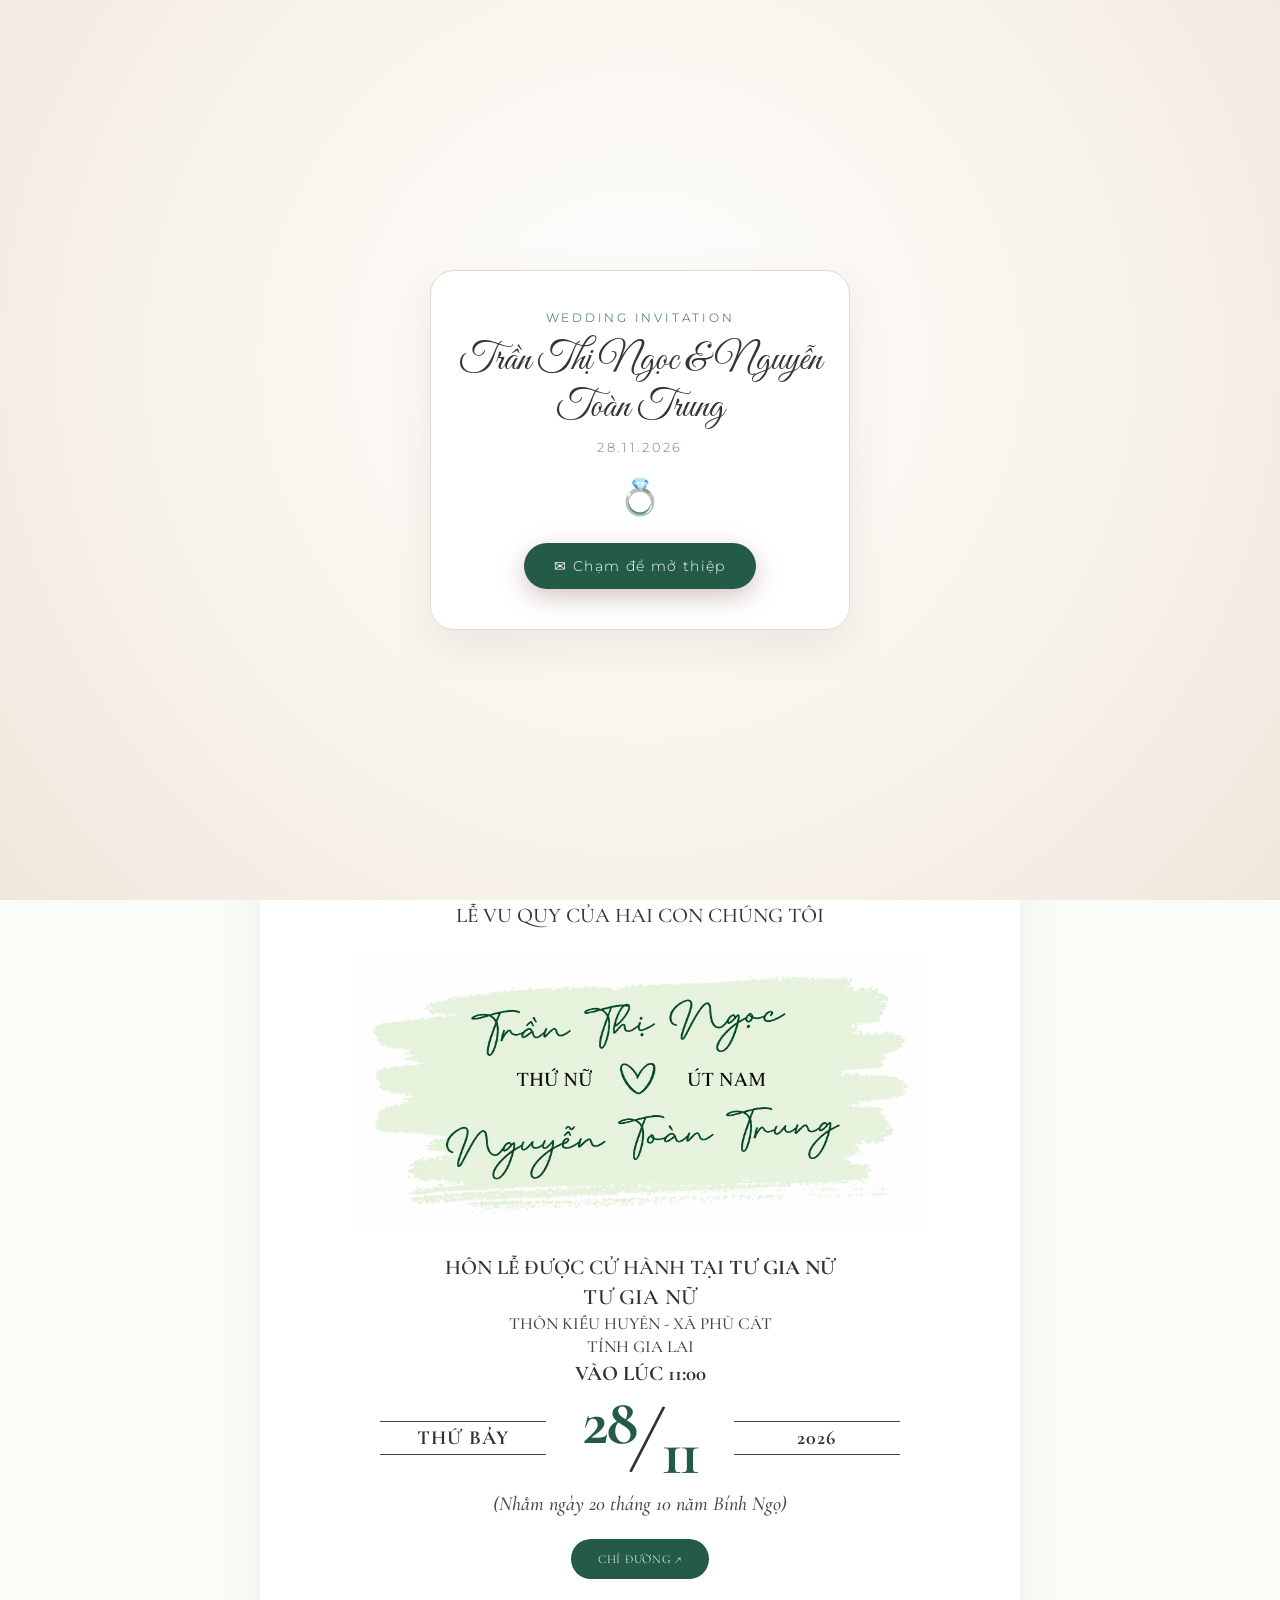
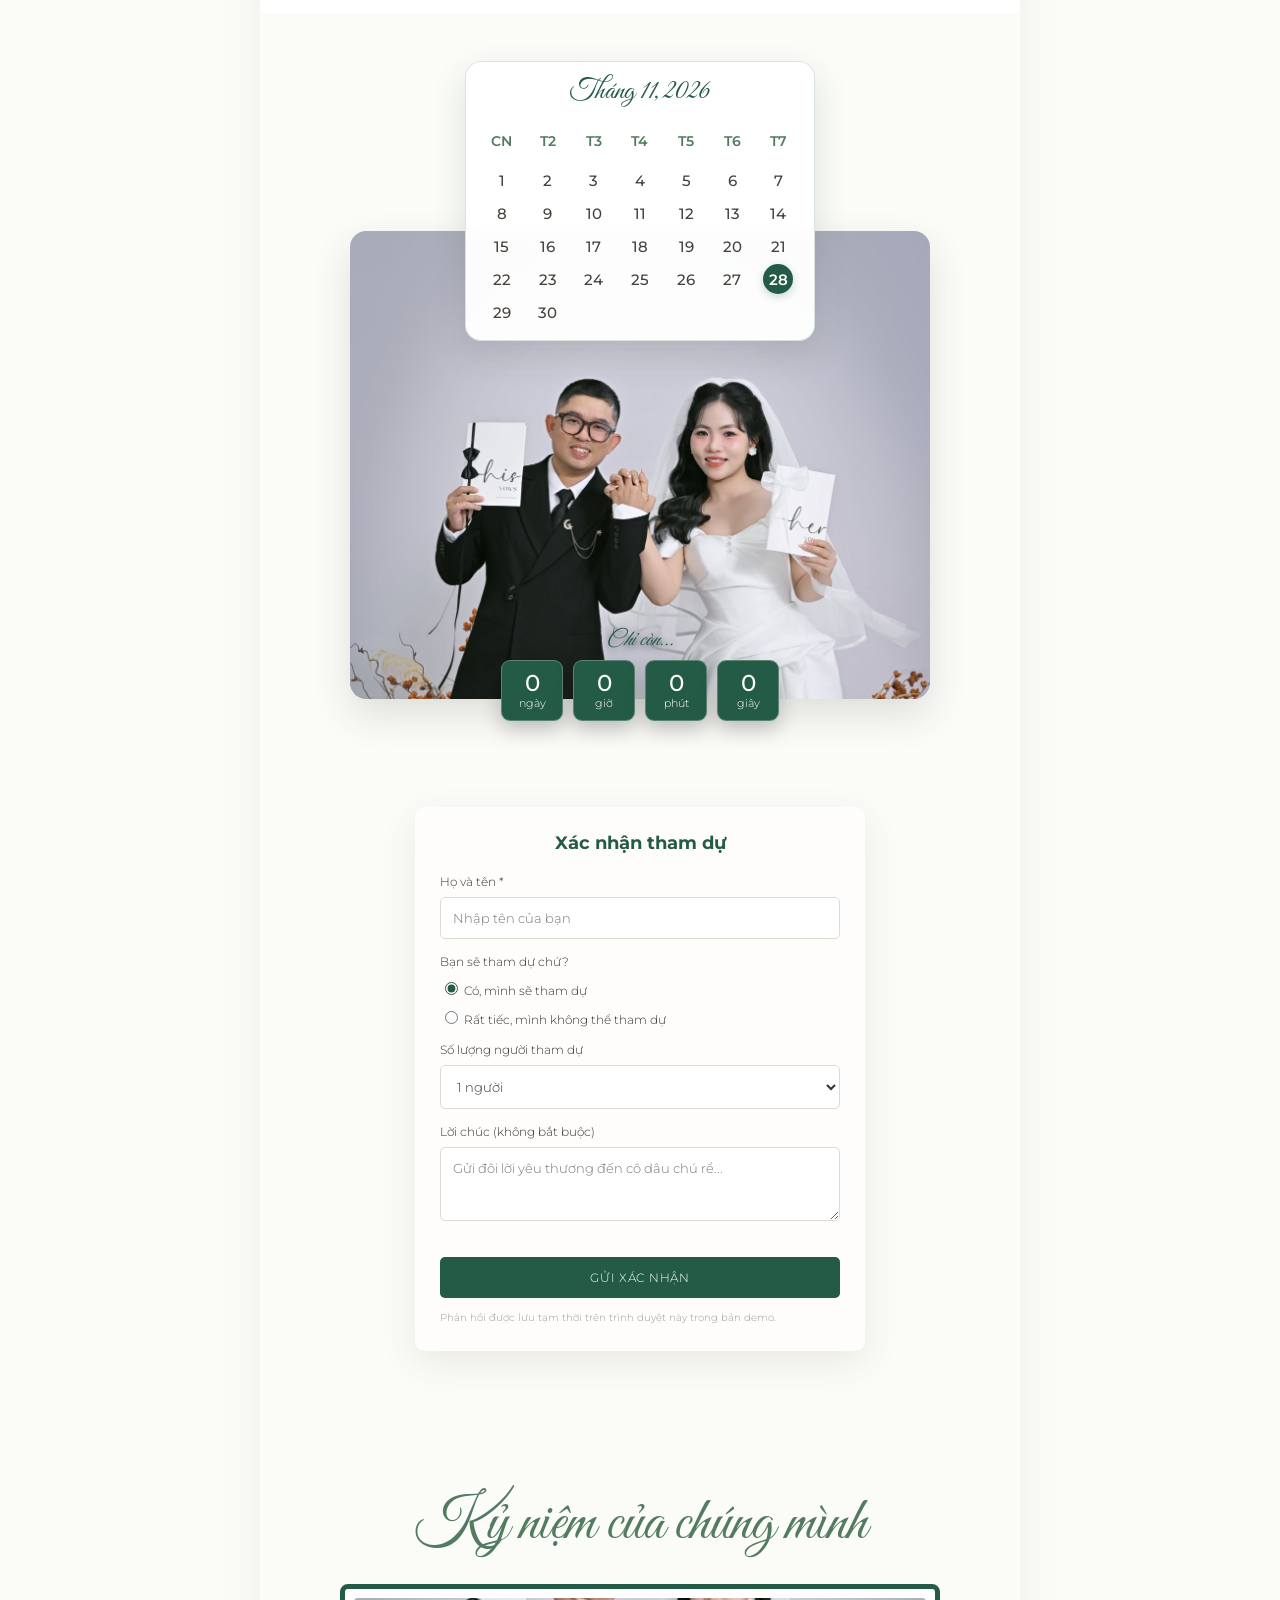
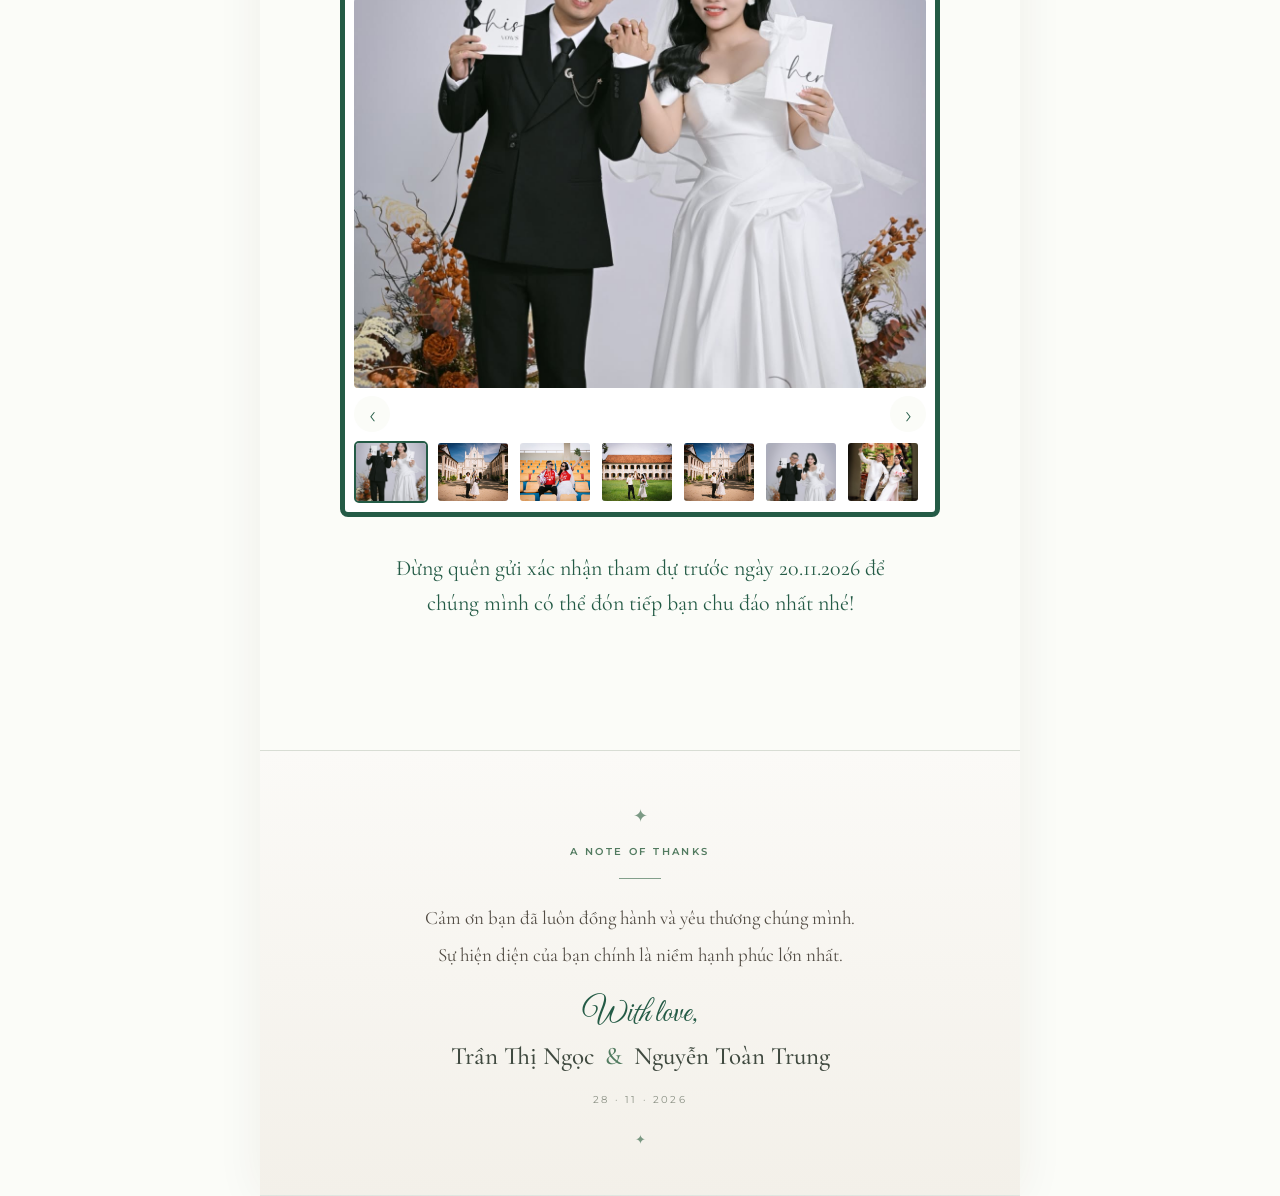
==== index.html @ 26a94667 "Add files via upload" ====
<!DOCTYPE html>
<html lang="vi">
 <head>
  <meta charset="utf-8"/>
  <meta content="width=device-width, initial-scale=1" name="viewport"/>
  <meta content="#e4f0dc" name="theme-color"/>
  <title>
   Thiệp cưới | Trần Thị Ngọc &amp; Nguyễn Toàn Trung
  </title>
  <!-- Google Fonts -->
  <link href="https://fonts.googleapis.com" rel="preconnect"/>
  <link crossorigin="" href="https://fonts.gstatic.com" rel="preconnect"/>
  <link href="https://fonts.googleapis.com/css2?family=Cormorant+Garamond:wght@400;500;600&amp;family=Great+Vibes&amp;family=Montserrat:wght@300;400;500;600&amp;display=swap" rel="stylesheet"/>
  <!-- Style CSS -->
  <link href="css/style.css" rel="stylesheet"/>
 </head>
 <body>
  <!-- MÀN HÌNH CHÀO MỞ THIỆP & TỰ ĐỘNG PHÁT NHẠC -->
  <div class="welcome-overlay" id="welcome-overlay">
   <div class="welcome-box">
    <div class="welcome-eyebrow">
     WEDDING INVITATION
    </div>
    <div class="welcome-couple" id="welcomeCouple">
     Trần Thị Ngọc &amp; Nguyễn Toàn Trung
    </div>
    <div class="welcome-date" id="welcomeDate">
     28.11.2026
    </div>
    <div class="welcome-ring">
     💍
    </div>
    <button class="welcome-btn" id="open-card-btn" type="button">
     <span>
      ✉ Chạm &dstrok;ể mở thiệp
     </span>
    </button>
   </div>
  </div>
  <!-- NÚT ĐIỀU KHIỂN NHANH (NHẠC & HỘP QUÀ) -->
  <div class="top-actions">
   <button aria-label="Bật nhạc" class="action" id="musicBtn" title="Bật/tắt nhạc">
    ♫
   </button>
   <button aria-label="Mở hộp qu&agrave;" class="action dark" id="giftOpenTop" title="Hộp qu&agrave;">
    ♡
   </button>
  </div>
  <main class="site">
   <!-- HERO / BANNER ĐẦU TRANG -->
   <header class="hero" id="home">
    <div class="hero-heading">
     <p class="monogram">
      Lễ Vu Quy
     </p>
     <h1 class="couple-names">
      <span id="brideTop">Thị Ngọc</span>
      <span class="amp">&amp;</span>
      <span id="groomTop">Toàn Trung</span>
     </h1>
     <!-- <div class="event-strip">
      <div id="heroDate">
       28 TH&Aacute;NG 11
       <br/>
       2026
      </div>
      <div id="heroTime">08:00<br/>THỨ BẢY</div>
      <div id="heroPlace">TƯ GIA NỮ<br/>KIỀU HUYÊN · PHÙ CÁT · GIA LAI</div>
     </div> -->
    </div>
   </header>
   <!-- INTRO & PHONG THƯ -->
   <section class="intro">
    <!-- PHONG BÌ TƯƠNG TÁC MỞ THIỆP -->
     <div class="date-label" id="dateLabel">
     28.11.2026
    </div>
    <div class="rule">
    </div>
    <div aria-label="Mở phong b&igrave; thiệp cưới" class="interactive-envelope-wrap" id="envelopeWrap" role="button" tabindex="0" aria-expanded="false" aria-label="Mở phong bì thiệp cưới">
     <div class="interactive-envelope">
      <div class="env-back">
      </div>
      <!-- Tấm ảnh cưới trượt lên -->
      <div class="env-card">
       <img alt="Khoảnh khắc c&ocirc; d&acirc;u ch&uacute; rể" onerror="this.src='images/gallery-3-3.jpg';" src="images/gallery-3-3.jpg"/>
      </div>
      <!-- Nắp phong bì -->
      <div class="env-flap-top">
      </div>
      <!-- Túi phong bì -->
      <div class="env-pocket">
      </div>
      <div class="env-seal">
       <div class="wax-seal">
        <img alt="Golden wax seal" class="seal-icon" src="images/icons/gold-seal.png"/>
       </div>
      </div>
     </div>
    </div>
   </section>
   <!-- THIỆP MỜI TRANG TRỌNG -->
   <section class="invitation" id="invitation">
     <div class="invitation-inner">
      <div class="invitation-monogram">
        <img src="images/logo.png" alt="N & T">
      </div>
      <div class="families">
       <div class="family">
        <div class="family-heading">NHÀ GÁI</div>
        <p>ÔNG <strong>TRẦN SƠN</strong><br/>BÀ <strong>ĐẶNG THỊ LY</strong><br/><em>Phù Cát - Gia Lai</em></p>
       </div>
       <div class="family">
        <div class="family-heading">NHÀ TRAI</div>
        <p>ÔNG <strong>NGUYỄN VĂN TÍNH</strong><br/>BÀ <strong>NGUYỄN THỊ NGỌC</strong><br/><em>Phù Cát - Gia Lai</em></p>
       </div>
      </div>
      <p class="invitation-announcement">TRÂN TRỌNG BÁO TIN<br/>LỄ VU QUY CỦA HAI CON CHÚNG TÔI</p>
      <div class="names-large" style="margin: 0px; padding: 0px;">
          <img src="images/couple-names.png" alt="Trần Thị Ngọc và Nguyễn Toàn Trung">
      </div>
      <div class="ceremony-details">
        <p class="invitation-venue-label">
          HÔN LỄ ĐƯỢC CỬ HÀNH TẠI <strong>TƯ GIA NỮ</strong>
        </p>
        <div class="venue">TƯ GIA NỮ</div>
        <p class="subvenue">THÔN KIỀU HUYÊN - XÃ PHÙ CÁT<br/>TỈNH GIA LAI</p>
        <p class="invitation-time-label">VÀO LÚC 11:00</p>

        <div class="invitation-date">
          <div class="date-side date-weekday">
          <span id="invitationWeekday">THỨ BẢY</span>
          </div>

          <div class="date-main" aria-label="Ngày 28 tháng 11">
          <strong id="invitationDayMonth" style="margin-bottom: 30px;">28</strong>
          <span class="date-slash" aria-hidden="true">/</span>
          <strong id="invitationMonth" style="margin-top: 30px;">11</strong>
          </div>

          <div class="date-side date-year">
          <strong id="invitationYear">NĂM 2026</strong>
          </div>
        </div>

        <div class="lunar" id="lunarDate">
          (Nhằm ngày 20 tháng 10 năm Bính Ngọ)
        </div>
      </div>
      <!-- <div class="reception-invite">
       <div class="reception-script">Trân trọng kính mời</div>
       <div class="guest-placeholder">................................................</div>
       <p>ĐẾN DỰ BUỔI TIỆC CƯỚI<br/>CHUNG VUI CÙNG GIA ĐÌNH CHÚNG TÔI TẠI</p>
       <div class="venue">TƯ GIA NỮ</div>
       <p class="subvenue">THÔN KIỀU HUYÊN - XÃ PHÙ CÁT<br/>TỈNH GIA LAI</p>
       <p class="reception-time">VÀO LÚC: 11 GIỜ 00<br/>THỨ BẢY</p>
       <div class="reception-date">28.11.2026</div>
       <div class="lunar">(Nhằm ngày 20 tháng 10 năm Bính Ngọ)</div>
      </div> -->
      <button class="btn" id="mapBtn" type="button">CHỈ ĐƯỜNG ↗</button>
     </div>
    </section>
   <!-- TIMELINE & DRESSCODE -->
   <!-- <section class="soft-panel">
    <h2 class="section-title">
     Timeline
    </h2>
    <div class="timeline-grid">
     <div>
      <div class="event-icon">
       💍
      </div>
      <div class="event-time">
       10:30
      </div>
      <div class="event-caption">
       Lễ th&agrave;nh h&ocirc;n
       <br/>
       <small>
        (Tư gia nh&agrave; trai)
       </small>
      </div>
     </div>
     <div>
      <div class="event-icon">
       📷
      </div>
      <div class="event-time">
       11:00
      </div>
      <div class="event-caption">
       &Dstrok;&oacute;n kh&aacute;ch &amp; Chụp ảnh
       <br/>
       <small>
        (Nh&agrave; h&agrave;ng Vườn Nắng)
       </small>
      </div>
     </div>
     <div>
      <div class="event-icon">
       🥂
      </div>
      <div class="event-time">
       11:30
      </div>
      <div class="event-caption">
       Khai tiệc mừng
       <br/>
       <small>
        (C&ugrave;ng n&acirc;ng ly chung vui)
       </small>
      </div>
     </div>
    </div>
    <h2 class="section-title" style="margin-top:58px">
     Dresscode
    </h2>
    <div class="swatches">
     <span class="swatch" style="background:#d0cedc" title="Lavender">
     </span>
     <span class="swatch" style="background:#875b52" title="Mocha">
     </span>
     <span class="swatch" style="background:#a9a6b7" title="Mauve">
     </span>
     <span class="swatch" style="background:#f8f6fa" title="Ivory">
     </span>
     <span class="swatch" style="background:#66514f" title="Cocoa">
     </span>
    </div>
    <p style="font-size:13px;line-height:1.8;max-width:440px;margin:auto">
     Trang phục bạn cảm thấy thoải m&aacute;i v&agrave; tự tin lu&ocirc;n l&agrave; lựa chọn &dstrok;ẹp nhất. Rất mong bạn c&oacute; thể &dstrok;ến sớm &dstrok;ể c&ugrave;ng ch&uacute;ng m&igrave;nh lưu lại những tấm h&igrave;nh thật &dstrok;ẹp!
    </p>
   </section> -->
   <!-- SAVE THE DATE & COUNTDOWN (BỐ CỤC LỒNG NHAU) -->
   <section class="save-the-date-section" style="padding-bottom:60px">
    <div class="save-date-container">
     <!-- Bảng lịch nhỏ đè lệch góc trên bên phải -->
     <div class="calendar-card overlay-calendar">
      <div class="month" id="monthTitle">
       Th&aacute;ng 11, 2026
      </div>
      <div class="calendar-grid" id="calendarGrid">
      </div>
     </div>
     <!-- Khung ảnh cưới nền trung tâm -->
     <div class="save-date-photo-wrap">
      <img alt="Ảnh cưới Trần Thị Ngọc &amp; Nguyễn Toàn Trung" class="save-date-photo" onerror="this.src='images/hero.jpg';" src="images/gallery-1.jpg"/>
     </div>
     <!-- Cụm đếm ngược lồng ở mép dưới bức ảnh -->
     <div class="countdown-wrap overlay-countdown">
      <div class="count-label">
       Chỉ c&ograve;n...
      </div>
      <div class="countdown">
       <div class="count-box">
        <strong id="days">
         --
        </strong>
        ng&agrave;y
       </div>
       <div class="count-box">
        <strong id="hours">
         --
        </strong>
        giờ
       </div>
       <div class="count-box">
        <strong id="minutes">
         --
        </strong>
        ph&uacute;t
       </div>
       <div class="count-box">
        <strong id="seconds">
         --
        </strong>
        gi&acirc;y
       </div>
      </div>
     </div>
    </div>
   </section>
   <!-- RSVP FORM -->
   <section id="rsvp" style="padding-top:8px">
    <form class="form-card" id="rsvpForm">
     <h3>
      X&aacute;c nhận tham dự
     </h3>
     <div class="field">
      <label for="guestName">
       Họ v&agrave; t&ecirc;n *
      </label>
      <input id="guestName" maxlength="100" name="guestName" placeholder="Nhập t&ecirc;n của bạn" required=""/>
     </div>
     <div class="field">
      <label>
       Bạn sẽ tham dự chứ?
      </label>
      <label class="radio-line">
       <input checked="" name="attendance" type="radio" value="C&oacute; tham dự"/>
       C&oacute;, m&igrave;nh sẽ tham dự
      </label>
      <label class="radio-line">
       <input name="attendance" type="radio" value="Kh&ocirc;ng thể tham dự"/>
       Rất tiếc, m&igrave;nh kh&ocirc;ng thể tham dự
      </label>
     </div>
     <div class="field">
      <label for="guestCount">
       Số lượng người tham dự
      </label>
      <select id="guestCount" name="guestCount">
       <option value="1">
        1 người
       </option>
       <option value="2">
        2 người
       </option>
       <option value="3">
        3 người
       </option>
       <option value="4">
        4 người
       </option>
       <option value="5+">
        5 người trở l&ecirc;n
       </option>
      </select>
     </div>
     <div class="field">
      <label for="guestMessage">
       Lời ch&uacute;c (kh&ocirc;ng bắt buộc)
      </label>
      <textarea id="guestMessage" maxlength="500" name="guestMessage" placeholder="Gửi &dstrok;&ocirc;i lời y&ecirc;u thương &dstrok;ến c&ocirc; d&acirc;u ch&uacute; rể..." rows="3"></textarea>
     </div>
     <button class="btn" type="submit">
      GỬI X&Aacute;C NHẬN
     </button>
     <div aria-live="polite" class="form-msg" id="formMsg">
     </div>
     <p style="font-size:10px;line-height:1.6;color:#999;margin:12px 0 0">
      Phản hồi &dstrok;ược lưu tạm thời tr&ecirc;n tr&igrave;nh duyệt n&agrave;y trong bản demo.
     </p>
    </form>
   </section>
   <!-- CHUYỆN TÌNH YÊU
    <section class="story">
      <h2 class="section-title">Chuyện kể rằng...</h2>
      <p>
        <strong style="font-weight:500">Trung & Ngọc!</strong><br>
        Có những cuộc gặp gỡ khiến hành trình bình thường trở nên thật đặc biệt. Chúng mình đã tìm thấy nhau, cùng lớn lên trong yêu thương, sẻ chia từng niềm vui nỗi buồn trong cuộc sống. Và hôm nay, chúng mình quyết định cùng nhau bước sang một trang mới bằng một lời hứa chung đôi, chung nhà, chung tương lai.<br>
        Sự hiện diện của bạn sẽ làm ngày vui của chúng mình trọn vẹn hơn rất nhiều!
      </p>
      <div class="signature">Toàn Trung & Thị Ngọc</div>
    </section> -->
   <!-- KỶ NIỆM / GALLERY SLIDE -->
   <section class="gallery">
    <h2 class="section-title">
     Kỷ niệm của ch&uacute;ng m&igrave;nh
    </h2>
    <div class="gallery-frame">
     <img alt="Ảnh cưới &dstrok;ẹp" class="gallery-main" id="galleryMain" onerror="this.src='images/hero.jpg';" src="images/gallery-1.jpg"/>
     <div class="gallery-controls">
      <button aria-label="Ảnh trước" id="prevPhoto">
       &lsaquo;
      </button>
      <button aria-label="Ảnh tiếp theo" id="nextPhoto">
       &rsaquo;
      </button>
     </div>
     <div class="thumbs" id="thumbs">
     </div>
    </div>
    <p class="rsvp-note" style="margin-top:34px">
     &Dstrok;ừng qu&ecirc;n gửi x&aacute;c nhận tham dự trước ng&agrave;y 20.11.2026 &dstrok;ể ch&uacute;ng m&igrave;nh c&oacute; thể &dstrok;&oacute;n tiếp bạn chu &dstrok;&aacute;o nhất nh&eacute;!
    </p>
   </section>

   <!-- LỜI KẾT -->
   <section class="closing-wrap" aria-label="Lời cảm ơn">
    <div class="closing-ornament" aria-hidden="true">✦</div>
    <div class="closing-text">
     <span class="closing-kicker">A NOTE OF THANKS</span>
     <span class="closing-rule" aria-hidden="true"></span>
     <p>Cảm ơn bạn đã luôn đồng hành và yêu thương chúng mình.</p>
     <p>Sự hiện diện của bạn chính là niềm hạnh phúc lớn nhất.</p>
     <span class="script">With love,</span>
     <span class="closing-names">Trần Thị Ngọc <i>&amp;</i> Nguyễn Toàn Trung</span>
     <span class="closing-date">28 · 11 · 2026</span>
    </div>
    <div class="closing-ornament closing-ornament-bottom" aria-hidden="true">✦</div>
   </section>
  </main>
  <!-- POPUP HỘP QUÀ TẶNG / TÀI KHOẢN NGÂN HÀNG -->
  <div aria-labelledby="giftTitle" aria-modal="true" class="modal" id="giftModal" role="dialog">
   <div class="modal-card">
    <h3 id="giftTitle">
     Hộp Qu&agrave; Y&ecirc;u Thương
    </h3>
    <p>
     Cảm ơn t&igrave;nh cảm v&agrave; sự ch&uacute;c ph&uacute;c ngọt ng&agrave;o của bạn d&agrave;nh cho ch&uacute;ng m&igrave;nh!
    </p>
    <div class="bank-grid">
     <div class="bank">
      <strong>
       Ch&uacute; rể
      </strong>
      <div class="qr">
       <span>
        QR CODE
        <br/>
        CH&Uacute; RỂ
       </span>
      </div>
      <strong>
       TO&Agrave;N TRUNG
      </strong>
      <small>
       NG&Acirc;N H&Agrave;NG
       <br/>
       <span id="groomAccount">
        0123 456 789
       </span>
      </small>
      <button class="copy" data-copy="0123456789">
       Sao ch&eacute;p số TK
      </button>
     </div>
     <div class="bank">
      <strong>
       C&ocirc; d&acirc;u
      </strong>
      <div class="qr">
       <span>
        QR CODE
        <br/>
        C&Ocirc; D&Acirc;U
       </span>
      </div>
      <strong>
       THỊ NGỌC
      </strong>
      <small>
       NG&Acirc;N H&Agrave;NG
       <br/>
       <span id="brideAccount">
        9876 543 210
       </span>
      </small>
      <button class="copy" data-copy="9876543210">
       Sao ch&eacute;p số TK
      </button>
     </div>
    </div>
    <button class="close" id="giftClose">
     &Dstrok;&oacute;ng
    </button>
   </div>
  </div>
  <!-- TOAST NOTIFICATION -->
  <div class="toast" id="toast" role="status">
  </div>
  <!-- NHẠC NỀN -->
  <audio id="bgMusic" loop="" preload="auto" src="audio/bai-hat-cuoi.mp3">
  </audio>
  <!-- SCRIPT -->
  <script src="js/script.js">
  </script>
 </body>
</html>
---- css/style.css ----
:root {
  --paper: #fbfcf8;
  --paper2: #ffffff;
  --blue: #245b46; /* Xanh lá trầm theo mẫu thiệp */
  --blue2: #174532;
  --ink: #30352f;
  --olive: #527b60;
  --rose: #e2efd9; /* Xanh sage nhạt */
  --line: #dce8d5;
  --shadow: 0 12px 36px #4a392318;
}

* {
  box-sizing: border-box;
}

html {
  scroll-behavior: smooth;
  scroll-padding-top: 20px;
}

body {
  margin: 0;
  background: var(--paper);
  color: var(--ink);
  font-family: Montserrat, Arial, sans-serif;
  font-weight: 300;
}

button, input, select, textarea {
  font: inherit;
}

button {
  cursor: pointer;
}

img {
  max-width: 100%;
}

.site {
  max-width: 760px;
  margin: auto;
  overflow: hidden;
  background: var(--paper);
  box-shadow: 0 0 45px #392c1910;
  position: relative;
}

section {
  text-align: center;
  padding: 68px 24px;
  position: relative;
}

.script {
  font-family: "Great Vibes", cursive;
  font-weight: 400;
}

.serif {
  font-family: "Cormorant Garamond", serif;
}

.eyebrow {
  font-size: 10px;
  letter-spacing: 0.23em;
  text-transform: uppercase;
  color: var(--blue);
  font-weight: 600;
}

.section-title {
  font: 400 clamp(42px, 8vw, 60px) "Great Vibes", cursive;
  color: var(--olive);
  margin: 0 0 22px;
}

/* Nút điều khiển góc màn hình */
.top-actions {
  position: fixed;
  z-index: 50;
  top: 13px;
  left: max(13px, calc((100vw - 730px) / 2));
  right: max(13px, calc((100vw - 730px) / 2));
  display: flex;
  justify-content: space-between;
  pointer-events: none;
}

.action {
  pointer-events: auto;
  width: 42px;
  height: 42px;
  border-radius: 50%;
  border: 2px solid #fff;
  background: var(--olive);
  color: #fff;
  box-shadow: 0 3px 13px rgba(109, 74, 58, 0.3);
  font-size: 18px;
  display: grid;
  place-items: center;
  transition: transform 0.2s;
}

.action:active {
  transform: scale(0.92);
}

/* .action.dark {
  background: #3c322c;
} */

/* HERO SECTION */
.hero {
  padding: 58px 0 10px;
  text-align: center;
  background: white;
}

.hero-heading {
  padding: 0px 15px;
  text-align: center;
}

.monogram {
  font: 50px "Great Vibes", cursive;
  color: var(--blue);
  margin: 0 auto 2px;
  text-align: center;
}

.couple-names {
  font: clamp(30px, 9vw, 64px) / 1.05 "Cormorant Garamond", serif;
  margin: 15px auto 0px;
  color: #37322e;
  text-align: center;
}

.couple-names .amp {
  color: var(--blue);
  padding: 0 8px;
}

/* KHỐI 3 CỘT THÔNG TIN NGÀY GIỜ ĐỊA ĐIỂM */
.event-strip {
  display: grid;
  grid-template-columns: 1fr 1fr 2.3fr;
  max-width: 590px;
  margin: 0 auto;
  align-items: center;
}

.event-strip div {
  font-size: 11px;
  line-height: 1.8;
  letter-spacing: 0.03em;
  padding: 4px 10px;
  border-right: 1px solid #3c3935;
  text-align: center;
}

.event-strip div:last-child {
  border: 0;
}

.hero-image {
  display: block;
  width: 100%;
  height: clamp(320px, 72vw, 520px);
  object-fit: cover;
  object-position: center top;
}

/* INTRO */
.intro {
  padding-top: 0px;
  padding-bottom: 0px;
}

.date-label {
  font: 25px "Cormorant Garamond", serif;
  color: var(--blue);
  letter-spacing: 0.08em;
}

.rule {
  width: 52px;
  height: 1px;
  background: var(--blue);
  margin: 20px auto;
}

.quote {
  font: italic 21px / 1.55 "Cormorant Garamond", serif;
  max-width: 520px;
  margin: 0 auto;
}

.families {
  display: grid;
  grid-template-columns: 1fr 1fr;
  gap: 18px;
  margin-bottom: 30px; 
}

.families h3 {
  font: 500 28px "Cormorant Garamond", serif;
  color: var(--blue);
  margin: 0 0 10px;
}

.families p {
  font: 16px / 1.65 "Cormorant Garamond", serif;
  margin: 0;
}

.families em {
  font-size: 15px;
  color: #7d6b63;
}

/* INVITATION SECTION */
.invitation {
  padding-top: 38px;
  padding-bottom: 0px;
  background: repeating-linear-gradient(45deg, #f9f6ef, #f9f6ef 5px, #f1eadf 5px, #f1eadf 6px);
}
.names-large {
  font: clamp(38px, 8vw, 60px) / 1.15 "Cormorant Garamond", serif;
  color: var(--blue);
  margin: 15px 0;
}

.invitation-monogram {
    width: 100%;
    display: flex;
    justify-content: center;
    align-items: center;
    margin: 0 auto 24px;
}

.invitation-monogram img {
    display: block;
    width: 110px;
    height: auto;
    max-width: 40%;
    object-fit: contain;
}
.and {
  font: 36px "Great Vibes", cursive;
  color: var(--olive);
}

.invite-line {
  font: 24px / 1.5 "Cormorant Garamond", serif;
  margin: 20px 0;
}

.date-layout {
  display: grid;
  grid-template-columns: 1fr auto 1fr;
  gap: 10px;
  align-items: center;
  margin: 25px 0 12px;
}

.date-number {
  font: 500 clamp(66px, 15vw, 96px) / 1 Montserrat, sans-serif;
  color: var(--blue);
}

.lunar {
  font: 16px "Cormorant Garamond", serif;
  color: #777;
}

.venue {
  font: 28px "Cormorant Garamond", serif;
  color: var(--blue);
  margin: 20px 0 0;
}

.subvenue {
  font: 18px "Cormorant Garamond", serif;
  color: #6b6862;
  margin-top: 3px;
}

.btn {
  border: 0;
  background: var(--blue);
  color: white;
  border-radius: 28px;
  padding: 13px 27px;
  font-size: 12px;
  letter-spacing: 0.06em;
  margin-top: 17px;
  transition: transform 0.2s, background 0.2s;
}

.btn:hover {
  background: var(--blue2);
  transform: translateY(-2px);
}

/* TIMELINE & DRESSCODE */
.soft-panel {
  background: repeating-linear-gradient(45deg, #f9f6ef, #f9f6ef 5px, #f1eadf 5px, #f1eadf 6px);
}

.timeline-grid {
  display: grid;
  grid-template-columns: repeat(3, 1fr);
  gap: 12px;
  margin-top: 34px;
}

.event-icon {
  font-size: 35px;
}

.event-time {
  font: 28px "Cormorant Garamond", serif;
  margin: 10px 0 3px;
  color: var(--blue);
}

.event-caption {
  font-size: 12px;
  line-height: 1.6;
}

.swatches {
  display: flex;
  justify-content: center;
  gap: 22px;
  margin: 32px 0 22px;
}

.swatch {
  width: 51px;
  height: 51px;
  border: 1px solid #777;
  border-radius: 50%;
  box-shadow: 0 4px 10px rgba(0, 0, 0, 0.08);
}

/* STORY */
.story {
  background: #f2ede3;
  text-align: left;
  padding: 65px 30px;
}

.story .section-title {
  text-align: center;
  color: #413d38;
}

.story p {
  font: 20px / 1.7 "Cormorant Garamond", serif;
  color: #5d463d;
  margin: 0;
}

.signature {
  text-align: right;
  font: 33px "Great Vibes", cursive;
  color: var(--olive);
  margin-top: 18px;
}

/* ===================================================
   SAVE THE DATE (LỊCH ĐÈ LÊN ẢNH, NẰM GIỮA)
   =================================================== */
.save-date-container {
  position: relative;
  width: min(100%, 580px);
  margin: 90px auto 40px;
}

.save-date-photo-wrap {
  width: 100%;
  margin: 0 auto;
  border-radius: 16px;
  overflow: hidden;
  box-shadow: 0 16px 38px rgba(50, 40, 35, 0.14);
  background: #fff;
  position: relative;
  z-index: 1;
}

.save-date-photo-wrap img {
  width: 100%;
  height: clamp(400px, 52vh, 480px);
  object-fit: cover;
  object-position: center 05%;
  display: block;
}

.calendar-card {
  position: absolute;
  top: -170px;
  left: 50%;
  transform: translateX(-50%);
  width: 68%;
  min-width: 240px;
  max-width: 360px;
  background: rgba(255, 255, 255, 0.96);
  backdrop-filter: blur(8px);
  -webkit-backdrop-filter: blur(8px);
  border: 1px solid rgba(235, 226, 215, 0.95);
  border-radius: 16px;
  padding: 16px 18px;
  box-shadow: 0 14px 32px rgba(0, 0, 0, 0.15);
  z-index: 3;
  text-align: center;
}

.month {
  font: 26px "Great Vibes", cursive;
  color: var(--blue);
  text-align: center;
  margin-bottom: 8px;
}

.calendar-grid {
  display: grid;
  grid-template-columns: repeat(7, 1fr);
  gap: 6px;
  margin-top: 6px;
  font-size: 12px;
  font-family: Montserrat, sans-serif;
}

.calendar-grid span {
  padding: 4px 0;
  color: #89857e;
  text-align: center;
  display: flex;
  align-items: center;
  justify-content: center;
}

.calendar-grid .day {
  color: #46413b;
  font-weight: 500;
}

.calendar-grid .chosen {
  background: var(--blue);
  color: #fff !important;
  border-radius: 50%;
  font-weight: 600;
  box-shadow: 0 2px 8px rgba(0, 0, 0, 0.2);
}

.countdown-wrap {
  position: absolute;
  bottom: -22px;
  left: 50%;
  transform: translateX(-50%);
  width: 90%;
  z-index: 4;
  text-align: center;
}

.count-label {
  font: italic 20px "Great Vibes", cursive;
  color: var(--blue);
  text-shadow: 0 2px 8px rgba(0, 0, 0, 0.75);
  margin-bottom: 4px;
}

.countdown {
  display: flex;
  justify-content: center;
  gap: 8px;
  margin: 0 auto;
}

.count-box {
  background: var(--blue);
  backdrop-filter: blur(4px);
  color: white;
  min-width: 54px;
  padding: 8px 4px;
  border-radius: 8px;
  border: 1px solid rgba(255, 255, 255, 0.25);
  box-shadow: 0 8px 20px rgba(0, 0, 0, 0.22);
  font-size: 10px;
}

.count-box strong {
  display: block;
  font-size: 20px;
  font-weight: 500;
  line-height: 1.1;
}

/* GALLERY SLIDER */
.gallery-frame {
  border: 5px solid var(--blue);
  padding: 9px;
  border-radius: 8px;
  max-width: 600px;
  margin: auto;
  background: var(--paper2);
}

.gallery-main {
  width: 100%;
  height: clamp(245px, 65vw, 390px);
  object-fit: cover;
  display: block;
  border-radius: 4px;
}

.gallery-controls {
  display: flex;
  justify-content: space-between;
  margin-top: 8px;
}

.gallery-controls button {
  border: 0;
  background: var(--paper);
  color: var(--blue);
  font-size: 24px;
  border-radius: 50%;
  width: 36px;
  height: 36px;
}

.thumbs {
  display: flex;
  gap: 8px;
  overflow-x: auto;
  padding-top: 9px;
}

.thumb {
  flex: 0 0 74px;
  height: 62px;
  padding: 0;
  border: 2px solid transparent;
  border-radius: 5px;
  overflow: hidden;
  background: none;
}

.thumb.active {
  border-color: var(--blue);
}

.thumb img {
  width: 100%;
  height: 100%;
  object-fit: cover;
}

.rsvp-note {
  font: 22px / 1.55 "Cormorant Garamond", serif;
  color: var(--blue);
  max-width: 500px;
  margin: 0 auto 28px;
}

/* RSVP FORM */
.form-card {
  max-width: 450px;
  margin: auto;
  text-align: left;
  background: #fffdfb;
  border-radius: 10px;
  padding: 25px;
  box-shadow: var(--shadow);
}

.form-card h3 {
  text-align: center;
  font-size: 18px;
  margin: 0 0 20px;
  color: var(--blue);
}

.field {
  margin: 15px 0;
}

.field > label {
  display: block;
  font-size: 12px;
  margin-bottom: 8px;
}

.field input:not([type=radio]),
.field select,
.field textarea {
  width: 100%;
  padding: 12px;
  border: 1px solid #dedbd5;
  border-radius: 5px;
  background: white;
  color: #333;
  font-size: 13px;
  outline: none;
}

.field input:focus,
.field select:focus,
.field textarea:focus {
  border-color: var(--blue);
}

.radio-line {
  display: flex;
  align-items: center;
  gap: 8px;
  margin: 10px 0;
  font-size: 13px;
}

.radio-line input {
  accent-color: var(--blue);
}

.form-card .btn {
  width: 100%;
  border-radius: 5px;
}

.form-msg {
  text-align: center;
  font-size: 12px;
  color: var(--olive);
  line-height: 1.6;
  margin-top: 12px;
}

/* GIFT BOX */
.gift-emoji {
  font-size: 64px;
}

.gift-title {
  font: 32px "Cormorant Garamond", serif;
  color: var(--blue);
  margin: 12px 0;
}

.closing-wrap {
  position: relative;
  width: 100%;
  overflow: hidden;
  margin-top: 40px;
}

.closing-photo {
  width: 100%;
  height: clamp(380px, 85vh, 560px);
  object-fit: cover;
  object-position: center top;
  display: block;
}

.closing-overlay {
  position: absolute;
  inset: 0;
  background: linear-gradient(
    180deg, 
    rgba(20, 15, 15, 0.05) 0%, 
    rgba(20, 15, 15, 0.35) 45%, 
    rgba(20, 15, 15, 0.8) 100%
  );
  z-index: 1;
}

.closing-text {
  position: absolute;
  top: 122px;
  left: 20px;
  right: 20px;
  z-index: 2;
  text-align: center;
  color: #ffffff;
  font: 20px / 1.6 "Cormorant Garamond", serif;
  text-shadow: 0 2px 12px rgba(0, 0, 0, 0.7);
  padding: 0;
}

.closing-text .script {
  display: block;
  font-size: 38px;
  color: white;
  margin-top: 8px;
  text-shadow: 0 2px 14px rgba(0, 0, 0, 0.8);
}

.closing-text .footer-small {
  font-size: 10px;
  letter-spacing: 0.16em;
  color: #e0d7d2;
  margin-top: 18px;
}

.footer-small {
  font-size: 10px;
  letter-spacing: 0.12em;
  color: #999;
  margin-top: 24px;
}

/* FLOATING WISHES */
.floating-wishes {
  position: fixed;
  z-index: 15;
  bottom: 12px;
  left: 50%;
  transform: translateX(-50%);
  width: min(94vw, 420px);
  pointer-events: none;
  display: grid;
  gap: 5px;
}

.wish {
  background: rgba(135, 91, 82, 0.88);
  color: white;
  border-radius: 8px;
  padding: 7px 10px;
  text-align: left;
  font-size: 10px;
  line-height: 1.4;
  box-shadow: 0 2px 8px rgba(0, 0, 0, 0.1);
  animation: floatin 0.5s ease both;
}

@keyframes floatin {
  from {
    opacity: 0;
    transform: translateY(12px);
  }
  to {
    opacity: 1;
    transform: translateY(0);
  }
}

/* MODAL */
.modal {
  position: fixed;
  z-index: 100;
  inset: 0;
  background: rgba(33, 29, 26, 0.55);
  display: none;
  align-items: center;
  justify-content: center;
  padding: 18px;
}

.modal.open {
  display: flex;
}

.modal-card {
  background: #fff;
  width: min(100%, 560px);
  border-radius: 16px;
  box-shadow: 0 20px 60px rgba(0, 0, 0, 0.2);
  padding: 24px;
  text-align: center;
  max-height: 90vh;
  overflow: auto;
}

.bank-grid {
  display: grid;
  grid-template-columns: 1fr 1fr;
  gap: 12px;
  margin-top: 15px;
}

.bank {
  border: 1px solid #e8e4df;
  background: #faf8f5;
  border-radius: 12px;
  padding: 15px 8px;
}

.qr {
  width: 112px;
  height: 112px;
  margin: 0 auto 10px;
  background: #fff;
  border: 7px solid #fff;
  box-shadow: 0 0 0 1px #ddd;
  display: grid;
  place-items: center;
  font-size: 11px;
  color: #777;
  background-image: repeating-conic-gradient(#222 0% 25%, #fff 0% 50%);
  background-size: 12px 12px;
  position: relative;
}

.qr span {
  background: #fff;
  padding: 5px;
  text-align: center;
}

.copy {
  border: 1px solid #ddd;
  border-radius: 20px;
  background: #fff;
  padding: 7px 10px;
  font-size: 11px;
  margin-top: 8px;
  cursor: pointer;
}

.close {
  border: 1px solid #ddd;
  background: #fff;
  padding: 10px 24px;
  border-radius: 7px;
  margin-top: 18px;
  cursor: pointer;
}

/* TOAST */
.toast {
  position: fixed;
  z-index: 120;
  bottom: 20px;
  left: 50%;
  transform: translateX(-50%);
  background: #333;
  color: #fff;
  padding: 10px 16px;
  border-radius: 24px;
  font-size: 12px;
  display: none;
  max-width: 90vw;
  text-align: center;
}

/* WELCOME OVERLAY */
.welcome-overlay {
  position: fixed;
  inset: 0;
  z-index: 9999;
  background: radial-gradient(circle at 50% 40%, #ffffff 0%, #f7f2e9 60%, #efe7dc 100%);
  display: flex;
  align-items: center;
  justify-content: center;
  padding: 24px;
  text-align: center;
  transition: opacity 0.8s ease, visibility 0.8s ease, transform 0.8s ease;
}

.welcome-overlay.opened {
  opacity: 0;
  visibility: hidden;
  transform: scale(1.05);
  pointer-events: none;
}

.welcome-box {
  width: min(420px, 100%);
  padding: 40px 24px;
  background: rgba(255, 255, 255, 0.95);
  border: 1px solid #e4dace;
  border-radius: 24px;
  box-shadow: 0 16px 45px rgba(100, 75, 60, 0.1);
}

.welcome-eyebrow {
  font-size: 0.72rem;
  letter-spacing: 0.24em;
  color: var(--blue);
  margin-bottom: 12px;
}

.welcome-couple {
  font-family: "Great Vibes", cursive;
  font-size: 2.2rem;
  color: #373532;
  margin-bottom: 8px;
}

.welcome-date {
  font-size: 0.82rem;
  letter-spacing: 0.18em;
  color: #857a75;
  margin-bottom: 20px;
}

.welcome-ring {
  font-size: 2.2rem;
  margin-bottom: 25px;
  animation: pulseRing 1.8s infinite ease-in-out;
}

@keyframes pulseRing {
  0%, 100% { transform: scale(1); }
  50% { transform: scale(1.15); }
}

.welcome-btn {
  background: var(--blue);
  color: #ffffff;
  border: none;
  padding: 13px 30px;
  border-radius: 30px;
  font-size: 0.85rem;
  letter-spacing: 0.1em;
  cursor: pointer;
  box-shadow: 0 8px 24px rgba(135, 91, 82, 0.35);
  transition: 0.3s ease;
}

.welcome-btn:hover {
  background: var(--blue2);
}

/* ===================================================
   PHONG BÌ MỞ THIỆP TƯƠNG TÁC
   =================================================== */
.interactive-envelope-wrap {
  width: min(340px, 90vw);
  height: 230px;
  margin: 0px auto 0px;
  position: relative;
  cursor: pointer;
  perspective: 1000px;
  user-select: none;
  transition: margin 0.6s ease;
}

.interactive-envelope {
  position: relative;
  width: 100%;
  height: 215px;
  filter: drop-shadow(0 14px 22px rgba(45, 55, 75, 0.22));
}

.env-back {
  position: absolute;
  inset: 0;
  background: var(--blue);
  z-index: 1;
}

.env-card {
  position: absolute;
  top: 10px;
  left: 5%;
  width: 90%;
  height: 195px;
  background: #ffffff;
  padding: 5px;
  border-radius: 6px;
  box-shadow: 0 4px 15px rgba(0, 0, 0, 0.15);
  z-index: 2;
  transition: transform 0.8s cubic-bezier(0.34, 1.3, 0.64, 1), box-shadow 0.6s ease;
  transform: translateY(0);
}

.env-card img {
  width: 100%;
  height: 100%;
  object-fit: cover;
  object-position: center 30%;
  border-radius: 4px;
  display: block;
}

.env-pocket {
  position: absolute;
  inset: 0;
  background: var(--blue); 
  clip-path: polygon(0 0, 50% 50%, 100% 0, 100% 100%, 0 100%);
  border-radius: 0 0 8px 8px;
  z-index: 3;
}

.env-pocket::before {
  content: "";
  position: absolute;
  inset: 0;
  background: linear-gradient(135deg, rgba(255, 255, 255, 0.08) 0%, rgba(0, 0, 0, 0.1) 100%);
  clip-path: polygon(0 0, 50% 50%, 0 100%);
}

.env-pocket::after {
  content: "";
  position: absolute;
  inset: 0;
  background: linear-gradient(-135deg, rgba(255, 255, 255, 0.08) 0%, rgba(0, 0, 0, 0.1) 100%);
  clip-path: polygon(100% 0, 50% 50%, 100% 100%);
}

.env-flap-top {
  position: absolute;
  top: 0;
  left: 0;
  width: 100%;
  height: 108px;
  background: var(--blue);
  clip-path: polygon(0 0, 100% 0, 50% 100%);
  transform-origin: top center;
  transition: transform 0.6s ease, z-index 0.3s ease;
  z-index: 4;
}

.env-seal {
  position: absolute;
  top: 92px;
  left: 50%;
  transform: translateX(-50%);
  z-index: 5;
  transition: transform 0.5s ease, opacity 0.4s ease;
}

.wax-seal {
  width: 42px;
  height: 42px;
  border-radius: 50%;
  box-shadow: 0 3px 8px rgba(0, 0, 0, 0.35), inset 0 1px 2px rgba(255, 255, 255, 0.3);
  display: flex;
  align-items: center;
  justify-content: center;
  overflow: hidden;
  cursor: pointer;
}

.seal-icon {
  width: 100%;
  height: 100%;
  object-fit: contain;
  display: block;
}

/* --- TRẠNG THÁI KHI MỞ THIỆP (.opened) --- */
.interactive-envelope-wrap.opened {
  margin-top: 150px;
}

.interactive-envelope-wrap.opened .env-flap-top {
  transform: rotateX(180deg);
  z-index: 1;
}

.interactive-envelope-wrap.opened .env-card {
  transform: translateY(-65px);
  z-index: 2;
}

.interactive-envelope-wrap.opened .env-seal {
  transform: translateX(-50%) translateY(0);
}

/* MEDIA QUERIES */
@media (min-width: 650px) {
  section {
    padding-left: 48px;
    padding-right: 48px;
  }
  .hero-image {
    height: 590px;
  }
  .story {
    padding-left: 65px;
    padding-right: 65px;
  }
}

  .calendar-card {
    width: 70%;
    min-width: 240px;
    top: -170px;
    padding: 12px 14px;
  }
@media (max-width: 480px) {
  .save-date-container {
    width: 90%;
    margin-top: 65px;
  }
  .calendar-card {
    width: 70%;
    min-width: 240px;
    top: -200px;
    padding: 12px 14px;
  }
  .month {
    font-size: 22px;
  }
  .calendar-grid {
    font-size: 11px;
    gap: 4px;
  }
}

@media (max-width: 380px) {
  section {
    padding-left: 15px;
    padding-right: 15px;
  }
  .event-strip div {
    font-size: 10px;
    padding: 3px;
  }
  .families {
    gap: 7px;
  }
  .families p {
    font-size: 14px;
  }
  .swatches {
    gap: 14px;
  }
  .swatch {
    width: 44px;
    height: 44px;
  }
  .countdown {
    gap: 6px;
  }
  .count-box {
    min-width: 53px;
  }
}

#invitation.invitation {
  padding: 42px 28px 58px;
  color: #302e2b;
  font-family: "Cormorant Garamond", Georgia, serif;
}

.invitation-inner {
  width: min(100%, 650px);
  margin: 0 auto;
}

#invitation .families {
  display: grid;
  grid-template-columns: repeat(2, minmax(0, 1fr));
  gap: 28px;
  margin: 0 auto 38px;
}

#invitation .family {
  text-align: center;
}

#invitation .family-heading {
  margin-bottom: 5px;
  font-size: 17px;
  font-weight: 600;
  letter-spacing: 0.035em;
}

#invitation .family p {
  margin: 0;
  font-size: clamp(13px, 2.4vw, 17px);
  line-height: 1.35;
}

#invitation .family strong {
  font-weight: 600;
}

#invitation .family em {
  display: inline-block;
  margin-top: 4px;
  color: #625d57;
  font-size: 0.88em;
  font-style: normal;
  letter-spacing: 0.015em;
}

.invitation-announcement {
  margin: 0 auto 22px;
  font-size: clamp(15px, 2.8vw, 21px);
  line-height: 1.2;
  letter-spacing: 0.035em;
  font-weight: 500;
}

#invitation .names-large {
  display: flex;
  flex-direction: column;
  align-items: center;
  gap: 2px;
  margin: 18px 0 34px;
  color: #292724;
  font: 400 clamp(48px, 9.5vw, 76px) / 1.12 "Great Vibes", cursive;
}

#invitation .names-large .and {
  display: block;
  margin: 1px 0 0;
  color: #3b3834;
  font: 400 clamp(30px, 5vw, 40px) / 1 "Great Vibes", cursive;
}

.invitation-venue-label,
.invitation-time-label {
  margin: 0;
  font-size: clamp(13px, 2.4vw, 17px);
  line-height: 1.45;
  letter-spacing: 0.035em;
  font-weight: 500;
}

#invitation .venue {
  margin: 3px 0 0;
  color: #302e2b;
  font: 600 clamp(17px, 3vw, 22px) / 1.35 "Cormorant Garamond", Georgia, serif;
  letter-spacing: 0.025em;
}

#invitation .subvenue {
  margin: 0 auto;
  color: #494641;
  font: 500 clamp(13px, 2.5vw, 17px) / 1.35 "Cormorant Garamond", Georgia, serif;
}

.invitation-time-label {
  margin-top: 22px;
  font-weight: 600;
}

.invitation-date {
  display: flex;
  align-items: center;
  justify-content: center;
  gap: clamp(12px, 3vw, 24px);
  margin: 5px auto 8px;
  color: #282623;
  font: 600 clamp(25px, 3.8vw, 25px) / 1.25 "Cormorant Garamond", Georgia, serif;
  letter-spacing: 0.07em;
}

.invitation-date strong {
  font-weight: 700;
  white-space: nowrap;
}

.date-divider {
  width: 1px;
  height: 28px;
  background: #77716a;
}

#invitation .lunar {
  margin-top: 8px;
  color: #625d57;
  font-size: clamp(13px, 2.3vw, 16px);
  letter-spacing: 0.025em;
}

#invitation .btn {
  margin-top: 22px;
}

@media (max-width: 480px) {
  #invitation.invitation {
    padding: 10px 18px 48px;
  }

  #invitation .families {
    gap: 12px;
    margin-bottom: 32px;
  }

  #invitation .family p {
    font-size: 12px;
  }

  #invitation .family em {
    font-size: 10px;
  }

  #invitation .names-large {
    margin: 0px;
  }

  .invitation-date {
    gap: 11px;
    letter-spacing: 0.04em;
  }

  .date-divider {
    height: 23px;
  }
}


/* SAGE GREEN WEDDING THEME + VU QUY INVITATION */
body, .site { background: #fbfcf8; }
.hero-heading, .intro { background: #fff; }
.event-strip div { border-color: #c9d9c9; }
#invitation.invitation {
  padding: 14px clamp(18px, 5vw, 48px) 0px;
  color: #30352f;
  background: radial-gradient(ellipse at 50% 42%, rgba(226,239,217,.42), transparent 58%), #fff !important;
}
.invitation-inner {
  position: relative; max-width: 650px; padding: 28px clamp(16px, 4vw, 42px) 34px;
  border: 1px solid #e0ead9; background: linear-gradient(180deg,#fff 0%,#fbfdf9 100%);
  box-shadow: 0 12px 38px rgba(42,83,57,.07);
}
.invitation-monogram {
  margin: 0 auto 18px; text-align: center; color: #245b46;
  font: 500 clamp(42px,8vw,66px)/1 "Cormorant Garamond",Georgia,serif; letter-spacing: -.08em;
}
.invitation-monogram span { display:inline-block; margin:0 7px; font:italic 25px "Great Vibes",cursive; vertical-align:middle; }
#invitation .families { gap:26px; margin:0 auto 36px; }
#invitation .family-heading { color:#30352f; font-size:clamp(14px,2.5vw,18px); font-weight:500; }
#invitation .family p { font-size:clamp(13px,2.3vw,17px); line-height:1.42; }
#invitation .family em { color:#696f65; font-style:italic; }
.invitation-announcement {
  color:#343832; font:500 clamp(15px,2.8vw,21px)/1.35 "Cormorant Garamond",Georgia,serif;
  letter-spacing:.01em; margin-bottom:22px;
}
#invitation .names-large {
  position:relative; width:min(100%,540px); margin:22px auto 30px; padding:19px 12px;
  gap:4px; color:#245b46; background:#e4f0dc; border-radius:46% 5% 42% 7% / 12% 16% 10% 15%;
  font:400 clamp(39px,8vw,66px)/1.08 "Great Vibes",cursive;
}

#invitation .names-large .and { color:#245b46; font:400 27px "Great Vibes",cursive; line-height:1; }
.couple-role { color:#343a33; font:500 12px Montserrat,sans-serif; letter-spacing:.12em; }
.invitation-venue-label,.invitation-time-label { color:#343832; font:500 clamp(14px,2.5vw,18px)/1.45 "Cormorant Garamond",Georgia,serif; }
.invitation-date { color:#245b46; font:600 clamp(25px,4vw,31px)/1.2 "Cormorant Garamond",Georgia,serif; }
.date-divider { background:#91a891; }
#invitation .lunar { color:#626a60; font-style:italic; }
.reception-invite {
  width:min(100%,540px); margin:38px auto 0; padding:30px clamp(16px,4vw,36px);
  background:#e4f0dc; color:#30382f; border-radius:150px 150px 4px 4px; text-align:center;
}
.reception-script { color:#245b46; font:400 clamp(30px,6vw,43px) "Great Vibes",cursive; margin-bottom:12px; }
.guest-placeholder { padding:10px 0 13px; color:#647261; letter-spacing:.1em; font-size:13px; }
.reception-invite p { margin:8px auto; font:500 clamp(13px,2.4vw,17px)/1.45 "Cormorant Garamond",Georgia,serif; }
.reception-invite .venue { color:#245b46; font:600 clamp(32px,7vw,54px)/1.1 "Cormorant Garamond",Georgia,serif; margin:7px 0; }
.reception-invite .subvenue { color:#4d5b4b; font-style:italic; }
.reception-invite .reception-time { color:#245b46; font-weight:700; margin-top:20px; }
.reception-date { color:#245b46; font:700 clamp(34px,7vw,52px)/1.15 "Cormorant Garamond",Georgia,serif; margin:5px 0; }
#invitation .btn { background:#245b46; }
#invitation .btn:hover { background:#174532; }
@media(max-width:480px) {
 #invitation.invitation { padding:0px 12px 42px; }
 .invitation-inner { padding:22px 12px 26px; }
 #invitation .families { gap:9px; }
 #invitation .family p { font-size:11px; }
 #invitation .family em { font-size:10px; }
 #invitation .names-large { padding:16px 7px; }
 .reception-invite { border-radius:110px 110px 4px 4px; }
}


/* =========================================================
   REFINEMENT 2: finer calligraphy + soft watercolor brush
   ========================================================= */
#invitation.invitation {
  background: #fff !important;
}

#invitation .invitation-inner {
  border: 0;
  box-shadow: none;
  background: transparent;
  padding-top: 20px;
}

/* Give the family details a clearer printed-card hierarchy. */
#invitation .family-heading {
  font-family: "Cormorant Garamond", Georgia, serif;
  font-size: clamp(16px, 2.7vw, 19px);
  font-weight: 600;
  letter-spacing: .015em;
  margin-bottom: 7px;
}
#invitation .family p {
  color: #343a34;
  font-family: "Cormorant Garamond", Georgia, serif;
  font-size: clamp(15px, 2.5vw, 18px);
  line-height: 1.38;
  letter-spacing: 0;
}
#invitation .family strong {
  font-weight: 600;
}
#invitation .family em {
  color: #697367;
  font-size: .92em;
  font-style: italic;
}
.invitation-announcement {
  font-family: "Cormorant Garamond", Georgia, serif;
  font-size: clamp(17px, 2.8vw, 21px);
  line-height: 1.42;
  letter-spacing: 0;
  color: #343832;
  margin: 0 auto 24px;
}

/* No hard-edged rounded rectangle: a layered, translucent brush wash. */
#invitation .names-large {
  isolation: isolate;
  position: relative;
  display: flex;
  flex-direction: column;
  align-items: center;
  gap: 0;
  width: min(100%, 570px);
  min-height: 190px;
  margin: 22px auto 30px;
  padding: 22px 12px 17px;
  overflow: visible;
  background: transparent;
  border-radius: 0;
  color: #245b46;
  font-family: "Allura", "Great Vibes", cursive;
  font-size: clamp(53px, 10vw, 78px);
  font-weight: 400;
  line-height: .98;
  letter-spacing: 0;
  text-shadow: none;
}

#invitation .couple-role {
  color: #384438;
  font-family: "Cormorant Garamond", Georgia, serif;
  font-size: 13px;
  font-weight: 600;
  letter-spacing: .09em;
  line-height: 1.3;
}
.invitation-venue-label,
.invitation-time-label {
  color: #343832;
  font-family: "Cormorant Garamond", Georgia, serif;
  font-size: clamp(16px, 2.7vw, 19px);
  line-height: 1.45;
  letter-spacing: 0;
}
.invitation-date {
  color: #245b46;
  font-family: "Cormorant Garamond", Georgia, serif;
  font-size: clamp(27px, 4.2vw, 34px);
  letter-spacing: .035em;
}
#invitation .lunar {
  color: #60685e;
  font-family: "Cormorant Garamond", Georgia, serif;
  font-size: 16px;
  letter-spacing: 0;
}
.reception-script {
  font-family: "Allura", "Great Vibes", cursive;
  font-size: clamp(37px, 7vw, 49px);
  font-weight: 400;
}
.reception-invite p,
.reception-invite .subvenue {
  font-family: "Cormorant Garamond", Georgia, serif;
  letter-spacing: 0;
}
.reception-invite .venue {
  font-family: "Cormorant Garamond", Georgia, serif;
  font-weight: 600;
}
@media (max-width: 480px) {
  #invitation .names-large {
    min-height: 160px;
    padding: 0px;
    font-size: clamp(49px, 13vw, 65px);
  }
  #invitation .names-large::before {
    inset: 10px -5px 8px;
  }
  #invitation .names-large::after {
    inset: 20px -9px 17px;
  }
  #invitation .family p {
    font-size: 13px;
  }
  #invitation .family-heading {
    font-size: 15px;
  }
}

/* =========================================================
   CEREMONY DATE: match the reference printed invitation
   ========================================================= */
#invitation .ceremony-details {
  width: 100%;
  max-width: 570px;
  margin: 26px auto 0;
  text-align: center;
  color: #30332f;
}

#invitation .invitation-venue-label {
  margin: 0;
  color: #30332f;
  font-family: "Cormorant Garamond", "Times New Roman", serif;
  font-size: clamp(17px, 2.8vw, 21px);
  font-weight: 600;
  line-height: 1.22;
  letter-spacing: 0;
  text-transform: uppercase;
}

#invitation .invitation-venue-label strong {
  font-weight: 700;
}

#invitation .invitation-time-label {
  margin: 2px 0 7px;
  color: #30332f;
  font-family: "Cormorant Garamond", "Times New Roman", serif;
  font-size: clamp(17px, 2.8vw, 21px);
  font-weight: 700;
  line-height: 1.2;
  letter-spacing: 0;
}

#invitation .invitation-date {
  width: min(100%, 520px);
  min-height: 76px;
  margin: 0 auto;
  display: grid;
  grid-template-columns: minmax(82px, 1fr) minmax(104px,  .92fr) minmax(82px, 1fr);
  align-items: center;
  column-gap: clamp(8px, 2vw, 17px);
  color: #245b46;
  font-family: "Cormorant Garamond", "Times New Roman", serif;
}

#invitation .date-side {
  min-width: 0;
  display: flex;
  align-items: center;
  justify-content: center;
  position: relative;
  padding: 7px 0;
  color: #30332f;
  font-family: "Cormorant Garamond", "Times New Roman", serif;
  font-size: clamp(15px, 2.6vw, 20px);
  font-weight: 700;
  line-height: 1;
  white-space: nowrap;
}

#invitation .date-side::before,
#invitation .date-side::after {
  content: "";
  position: absolute;
  left: 0;
  right: 0;
  height: 1px;
  background: #454640;
}

#invitation .date-side::before { top: 0; }
#invitation .date-side::after { bottom: 0; }

#invitation .date-main {
  min-width: 0;
  display: flex;
  align-items: center;
  justify-content: center;
  gap: 1px;
  color: #245b46;
  font-family: "Cormorant Garamond", "Times New Roman", serif;
  line-height: .9;
  white-space: nowrap;
}

#invitation .date-main strong {
  font-size: clamp(47px, 8.2vw, 66px);
  font-weight: 700;
  letter-spacing: -.055em;
}

#invitation .date-slash {
  display: inline-block;
  margin: 0 -1px 1px 0;
  color: #30332f;
  font-family: "Cormorant Garamond", "Times New Roman", serif;
  font-size: clamp(57px, 9vw, 73px);
  font-weight: 400;
  line-height: .78;
  transform: skew(-13deg);
}

#invitation .lunar {
  margin: 10px auto 0;
  color: #454640;
  font-family: "Cormorant Garamond", "Times New Roman", serif;
  font-size: clamp(16px, 2.7vw, 20px);
  font-style: italic;
  font-weight: 500;
  line-height: 1.25;
  letter-spacing: 0;
  text-align: center;
}

@media (max-width: 480px) {
  #invitation .ceremony-details {
    margin-top: 22px;
  }

  #invitation .invitation-venue-label,
  #invitation .invitation-time-label {
    font-size: clamp(15px, 4.2vw, 18px);
  }

  #invitation .invitation-date {
    width: 100%;
    grid-template-columns: minmax(75px, 1fr) minmax(92px, .92fr) minmax(75px, 1fr);
    column-gap: 7px;
    min-height: 67px;
  }

  #invitation .date-side {
    font-size: clamp(13px, 3.8vw, 16px);
  }

  #invitation .date-main strong {
    font-size: clamp(43px, 13vw, 55px);
  }

  #invitation .date-slash {
    font-size: clamp(52px, 15vw, 64px);
  }

  #invitation .lunar {
    margin-top: 9px;
    font-size: clamp(14px, 3.8vw, 17px);
  }
}


/* ===================================================
   POLISH: WELCOME SCREEN + CALENDAR + RESPONSIVE
   =================================================== */
.welcome-overlay {
  isolation: isolate;
  overflow: hidden;
}

.welcome-box {
  position: relative;
  animation: welcomeRise 0.75s cubic-bezier(.2,.75,.25,1) both;
}

.welcome-couple {
  max-width: 100%;
  font-size: clamp(1.8rem, 7vw, 2.35rem);
  line-height: 1.25;
  overflow-wrap: anywhere;
}

.welcome-btn {
  min-height: 46px;
  -webkit-tap-highlight-color: transparent;
}

.welcome-btn:focus-visible,
.interactive-envelope-wrap:focus-visible,
.action:focus-visible {
  outline: 3px solid #a8c8a7;
  outline-offset: 4px;
}

@keyframes welcomeRise {
  from { opacity: 0; transform: translateY(18px) scale(.98); }
  to { opacity: 1; transform: translateY(0) scale(1); }
}

/* Lịch gọn, rõ ngày trong tuần và vẫn nổi trên ảnh cưới */
.calendar-card {
  width: clamp(260px, 72%, 350px);
  min-width: 0;
  padding: clamp(13px, 3vw, 5px) clamp(14px, 3.5vw, 5px);
  border-color: rgba(36, 91, 70, .16);
  box-shadow: 0 14px 34px rgba(35, 55, 42, .14);
}

.month {
  font-size: clamp(23px, 5vw, 28px);
  line-height: 1.2;
  margin-bottom: 10px;
}

.calendar-grid {
  gap: clamp(3px, 1vw, 0px);
  margin-top: 8px;
  font-size: clamp(10px, 2.6vw, 15px);
}

.calendar-grid span {
  min-width: 0;
  aspect-ratio: 1 / 1;
  padding: 0;
  border-radius: 50%;
}

.calendar-grid .weekday {
  color: var(--olive);
  font-size: .9em;
  font-weight: 600;
}

.calendar-grid .day {
  justify-self: center;
  width: min(100%, 30px);
  min-height: 25px;
}

.calendar-grid .chosen {
  background: var(--blue);
  color: #fff !important;
  box-shadow: 0 3px 9px rgba(36, 91, 70, .24);
}

.interactive-envelope-wrap {
  max-width: calc(100vw - 36px);
  -webkit-tap-highlight-color: transparent;
}

@media (max-width: 480px) {
  .welcome-overlay { padding: 18px; }
  .welcome-box { padding: 34px 20px; border-radius: 21px; }
  .welcome-couple { font-size: clamp(1.75rem, 8vw, 2.15rem); }
  .save-date-container { width: min(92%, 580px); margin-top: 82px; }
  .calendar-card { top: -200px; width: min(82%, 330px); padding: 13px 14px; }
  .save-date-photo-wrap img { height: clamp(340px, 66vw, 430px); }
}

@media (max-width: 360px) {
  .calendar-card { top: -200px; width: 88%; }
  .calendar-grid { gap: 2px; }
  .welcome-couple { font-size: 1.7rem; }
  .interactive-envelope-wrap { transform: scale(.94); transform-origin: top center; }
}

@media (prefers-reduced-motion: reduce) {
  .welcome-box { animation: none; }
  .welcome-overlay,
  .interactive-envelope-wrap,
  .env-card,
  .env-flap-top,
  .env-seal { transition-duration: .01ms !important; }
}


/* ===================================================
   FINAL REFINEMENTS: SAVE THE DATE, ENVELOPE & CLOSING
   =================================================== */
/* Đẩy riêng ảnh xuống dưới, giữ lịch ở vị trí hiện tại để không che gương mặt */
.save-date-photo-wrap {
  margin-top: 48px;
}

/* Countdown rõ và nổi bật hơn một nhịp */
.countdown { gap: 10px; }
.count-box {
  min-width: 62px;
  padding: 10px 6px;
  font-size: 11px;
  border-radius: 9px;
}
.count-box strong { font-size: 23px; line-height: 1.12; }
.count-label { font-size: 22px; margin-bottom: 6px; }

/* Phong bì tăng tỷ lệ vừa phải, vẫn co giãn theo màn hình */
.interactive-envelope-wrap {
  width: min(500px, 92vw);
  height: 250px;
}
.interactive-envelope { height: 245px; }
.env-card { height: 220px; }
.env-flap-top { height: 123px; }
.env-seal { top: 105px; }
.wax-seal { width: 46px; height: 46px; }

/* Lời kết độc lập, không còn ảnh nền */
.closing-wrap {
  position: relative;
  width: 100%;
  margin: 34px auto 0;
  padding: clamp(54px, 8vw, 0px) 24px clamp(48px, 7vw, 0px);
  overflow: hidden;
  background: linear-gradient(180deg, #fbfaf7 0%, #f3f0e9 100%);
  border-top: 1px solid rgba(36, 91, 70, .13);
  border-bottom: 1px solid rgba(36, 91, 70, .13);
  text-align: center;
}
.closing-text {
  position: relative;
  inset: auto;
  max-width: 650px;
  margin: 0 auto;
  padding: 0;
  color: #514b43;
  text-shadow: none;
  font: 19px/1.75 "Cormorant Garamond", serif;
}
.closing-kicker {
  display: block;
  color: var(--olive);
  font: 600 10px/1.4 Montserrat, sans-serif;
  letter-spacing: .24em;
}
.closing-rule {
  display: block;
  width: 42px;
  height: 1px;
  margin: 19px auto 22px;
  background: var(--olive);
  opacity: .7;
}
.closing-text p { margin: 0 auto 4px; }
.closing-text .script {
  display: block;
  margin-top: 23px;
  color: var(--blue);
  font: 32px/1.25 "Great Vibes", cursive;
  text-shadow: none;
}
.closing-names {
  display: block;
  margin-top: 5px;
  color: #3f493f;
  font: 500 clamp(19px, 3.5vw, 25px)/1.4 "Cormorant Garamond", serif;
}
.closing-names i { color: var(--olive); font-style: normal; padding: 0 5px; }
.closing-date {
  display: block;
  margin-top: 18px;
  color: #8b9185;
  font: 10px/1.5 Montserrat, sans-serif;
  letter-spacing: .22em;
}
.closing-ornament {
  margin: 0 auto 18px;
  color: var(--olive);
  font-size: 18px;
  opacity: .75;
}
.closing-ornament-bottom { margin: 24px auto 0; font-size: 13px; }

@media (max-width: 480px) {
  .save-date-photo-wrap { margin-top: 42px; }
  .countdown { gap: 6px; }
  .count-box { min-width: 57px; padding: 9px 4px; font-size: 10px; }
  .count-box strong { font-size: 22px; }
  .interactive-envelope-wrap { width: min(360px, 92vw); height: 238px; }
  .interactive-envelope { height: 232px; }
  .env-card { height: 208px; }
  .env-flap-top { height: 116px; }
  .env-seal { top: 99px; }
  .closing-wrap { padding: 48px 20px 42px; }
  .closing-text { font-size: 17px; }
  .closing-text .script { font-size: 29px; }
}
.save-the-date-section{    
  padding-bottom: 60px;
  margin-top: 60px;
}
/* ENVELOPE PHOTO CARD: taller portrait feel */
@media (min-width: 481px) {
  .interactive-envelope-wrap {
    height: 285px;
  }
  .interactive-envelope {
    height: 280px;
  }
  .env-card {
    height: 255px;
  }
  .env-flap-top {
    height: 135px;
  }
  .env-seal {
    top: 118px;
  }
  .interactive-envelope-wrap.opened .env-card {
    transform: translateY(-78px);
  }
}

@media (max-width: 480px) {
  .interactive-envelope-wrap {
    height: 270px;
  }
  .interactive-envelope {
    height: 265px;
  }
  .env-card {
    height: 240px;
  }
  .env-flap-top {
    height: 130px;
  }
  .env-seal {
    top: 112px;
  }
  .interactive-envelope-wrap.opened .env-card {
    transform: translateY(-72px);
  }
}

/* FIX: seal the envelope flap-to-pocket seam after increasing envelope height */
.interactive-envelope .env-flap-top {
  /* The flap tip must overlap the pocket's 50% center point to avoid hairline gaps. */
  height: calc(50% + 2px);
}
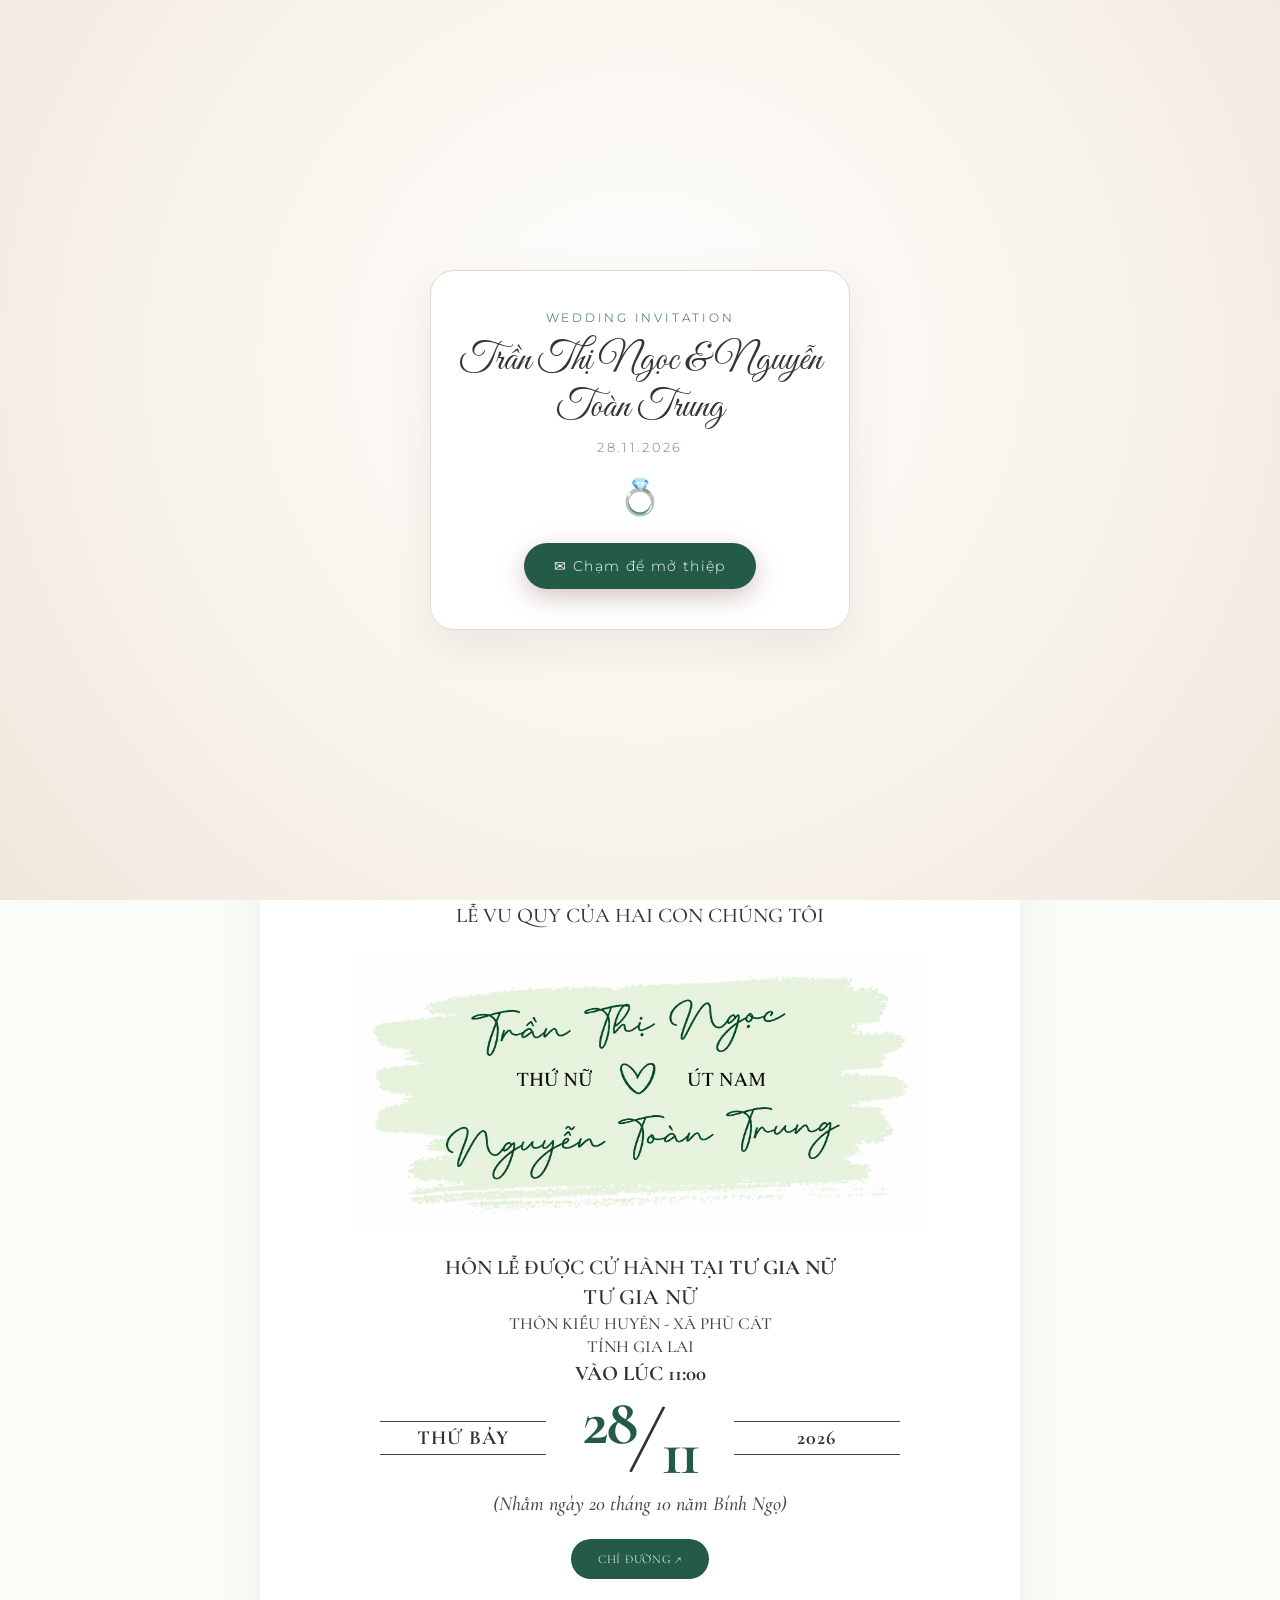
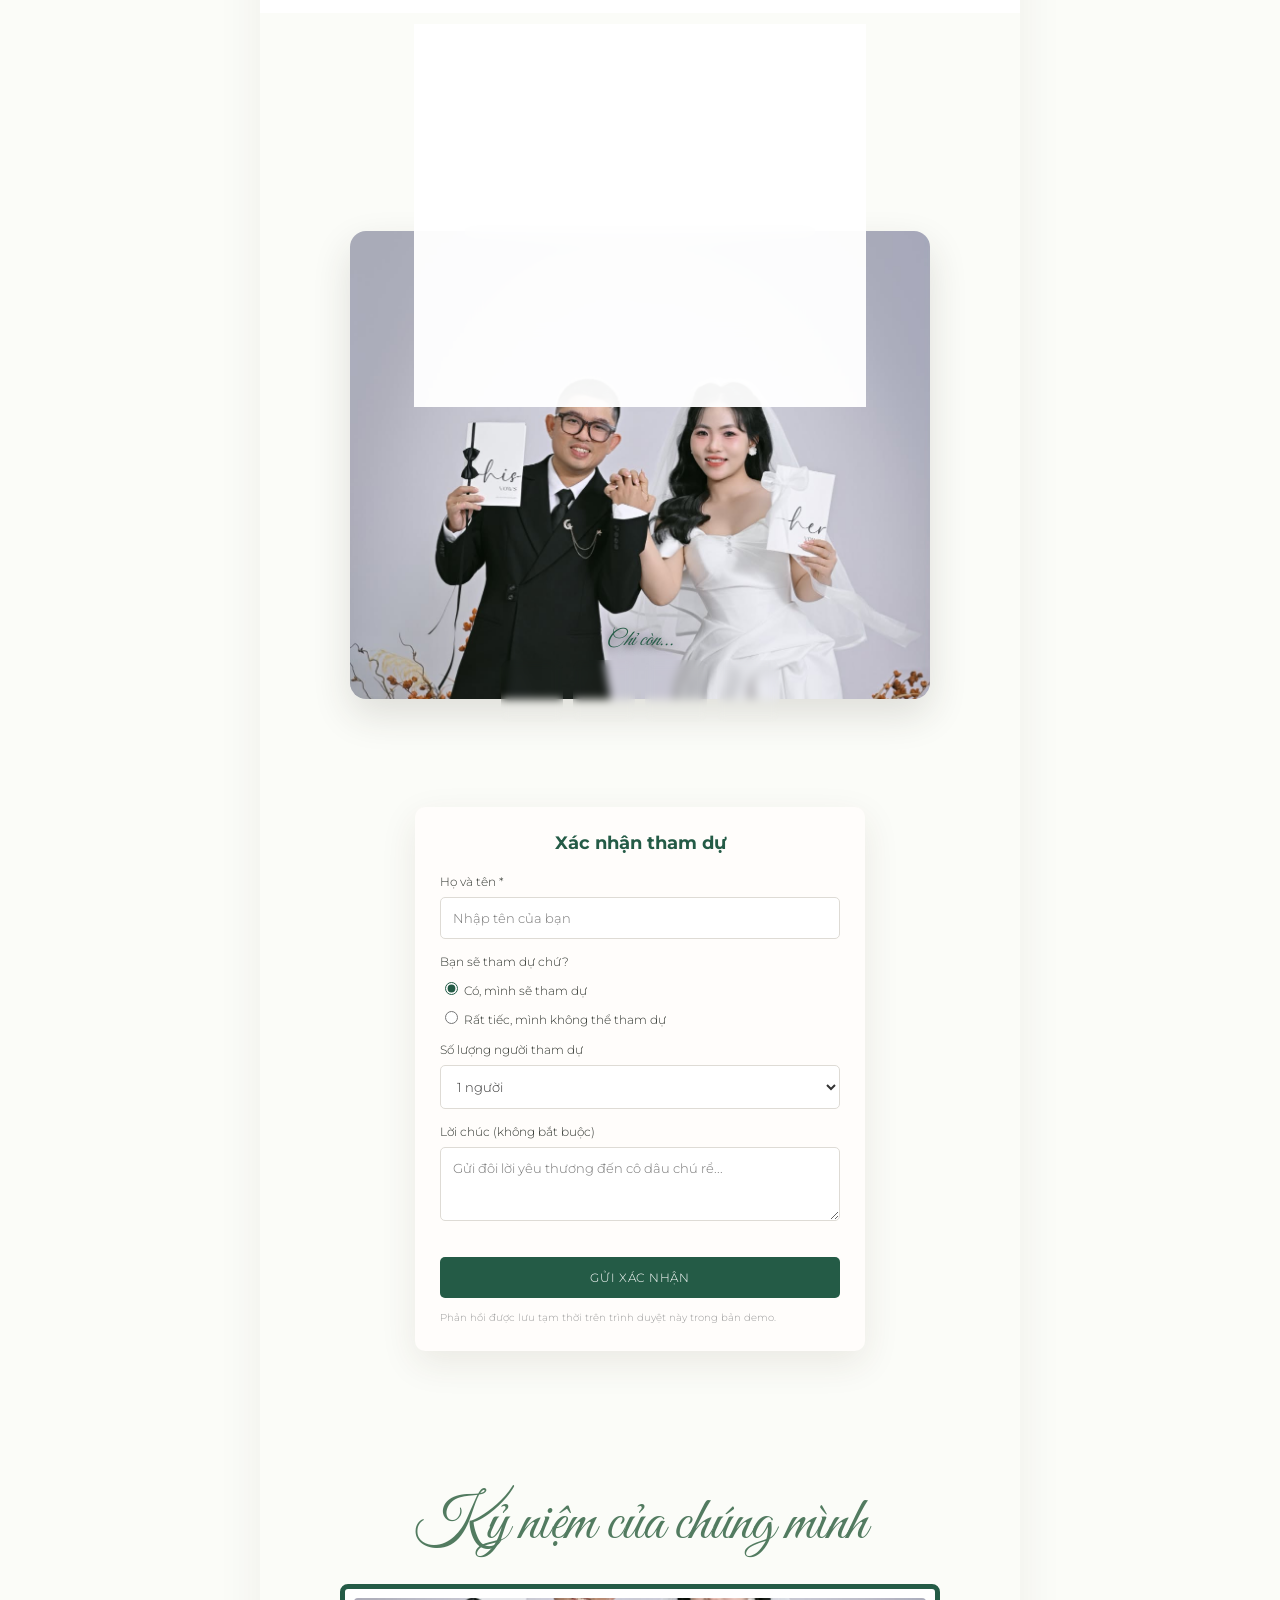
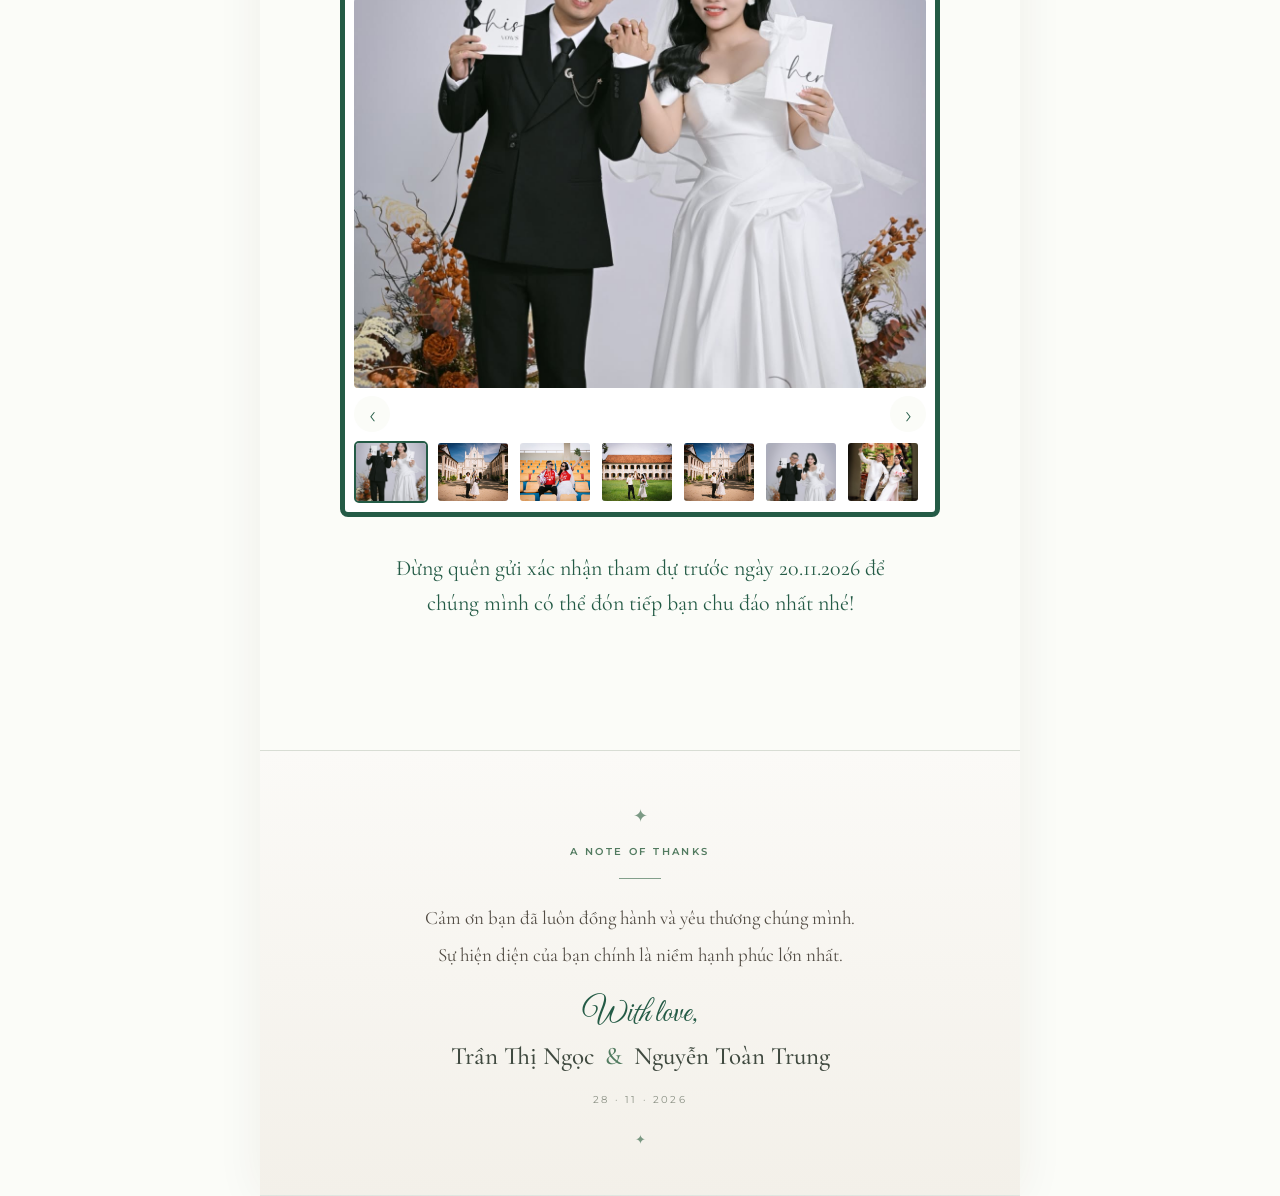
==== commit 41b89eb2: "Add files via upload" ====
--- a/index.html
+++ b/index.html
@@ -83,7 +83,7 @@
       </div>
       <!-- Tấm ảnh cưới trượt lên -->
       <div class="env-card">
-       <img alt="Khoảnh khắc c&ocirc; d&acirc;u ch&uacute; rể" onerror="this.src='images/gallery-3-3.jpg';" src="images/gallery-3-3.jpg"/>
+       <img alt="Khoảnh khắc c&ocirc; d&acirc;u ch&uacute; rể" src="images/gallery-3-3.jpg"/>
       </div>
       <!-- Nắp phong bì -->
       <div class="env-flap-top">
@@ -244,7 +244,7 @@
      </div>
      <!-- Khung ảnh cưới nền trung tâm -->
      <div class="save-date-photo-wrap">
-      <img alt="Ảnh cưới Trần Thị Ngọc &amp; Nguyễn Toàn Trung" class="save-date-photo" onerror="this.src='images/hero.jpg';" src="images/gallery-1.jpg"/>
+      <img alt="Ảnh cưới Trần Thị Ngọc &amp; Nguyễn Toàn Trung" class="save-date-photo" src="images/gallery-1.jpg"/>
      </div>
      <!-- Cụm đếm ngược lồng ở mép dưới bức ảnh -->
      <div class="countdown-wrap overlay-countdown">
@@ -359,7 +359,7 @@
      Kỷ niệm của ch&uacute;ng m&igrave;nh
     </h2>
     <div class="gallery-frame">
-     <img alt="Ảnh cưới &dstrok;ẹp" class="gallery-main" id="galleryMain" onerror="this.src='images/hero.jpg';" src="images/gallery-1.jpg"/>
+     <img alt="Ảnh cưới &dstrok;ẹp" class="gallery-main" id="galleryMain" src="images/gallery-1.jpg"/>
      <div class="gallery-controls">
       <button aria-label="Ảnh trước" id="prevPhoto">
        &lsaquo;
@@ -461,7 +461,7 @@
   <div class="toast" id="toast" role="status">
   </div>
   <!-- NHẠC NỀN -->
-  <audio id="bgMusic" loop="" preload="auto" src="audio/bai-hat-cuoi.mp3">
+  <audio id="bgMusic" loop="" preload="none" src="audio/bai-hat-cuoi.mp3">
   </audio>
   <!-- SCRIPT -->
   <script src="js/script.js">
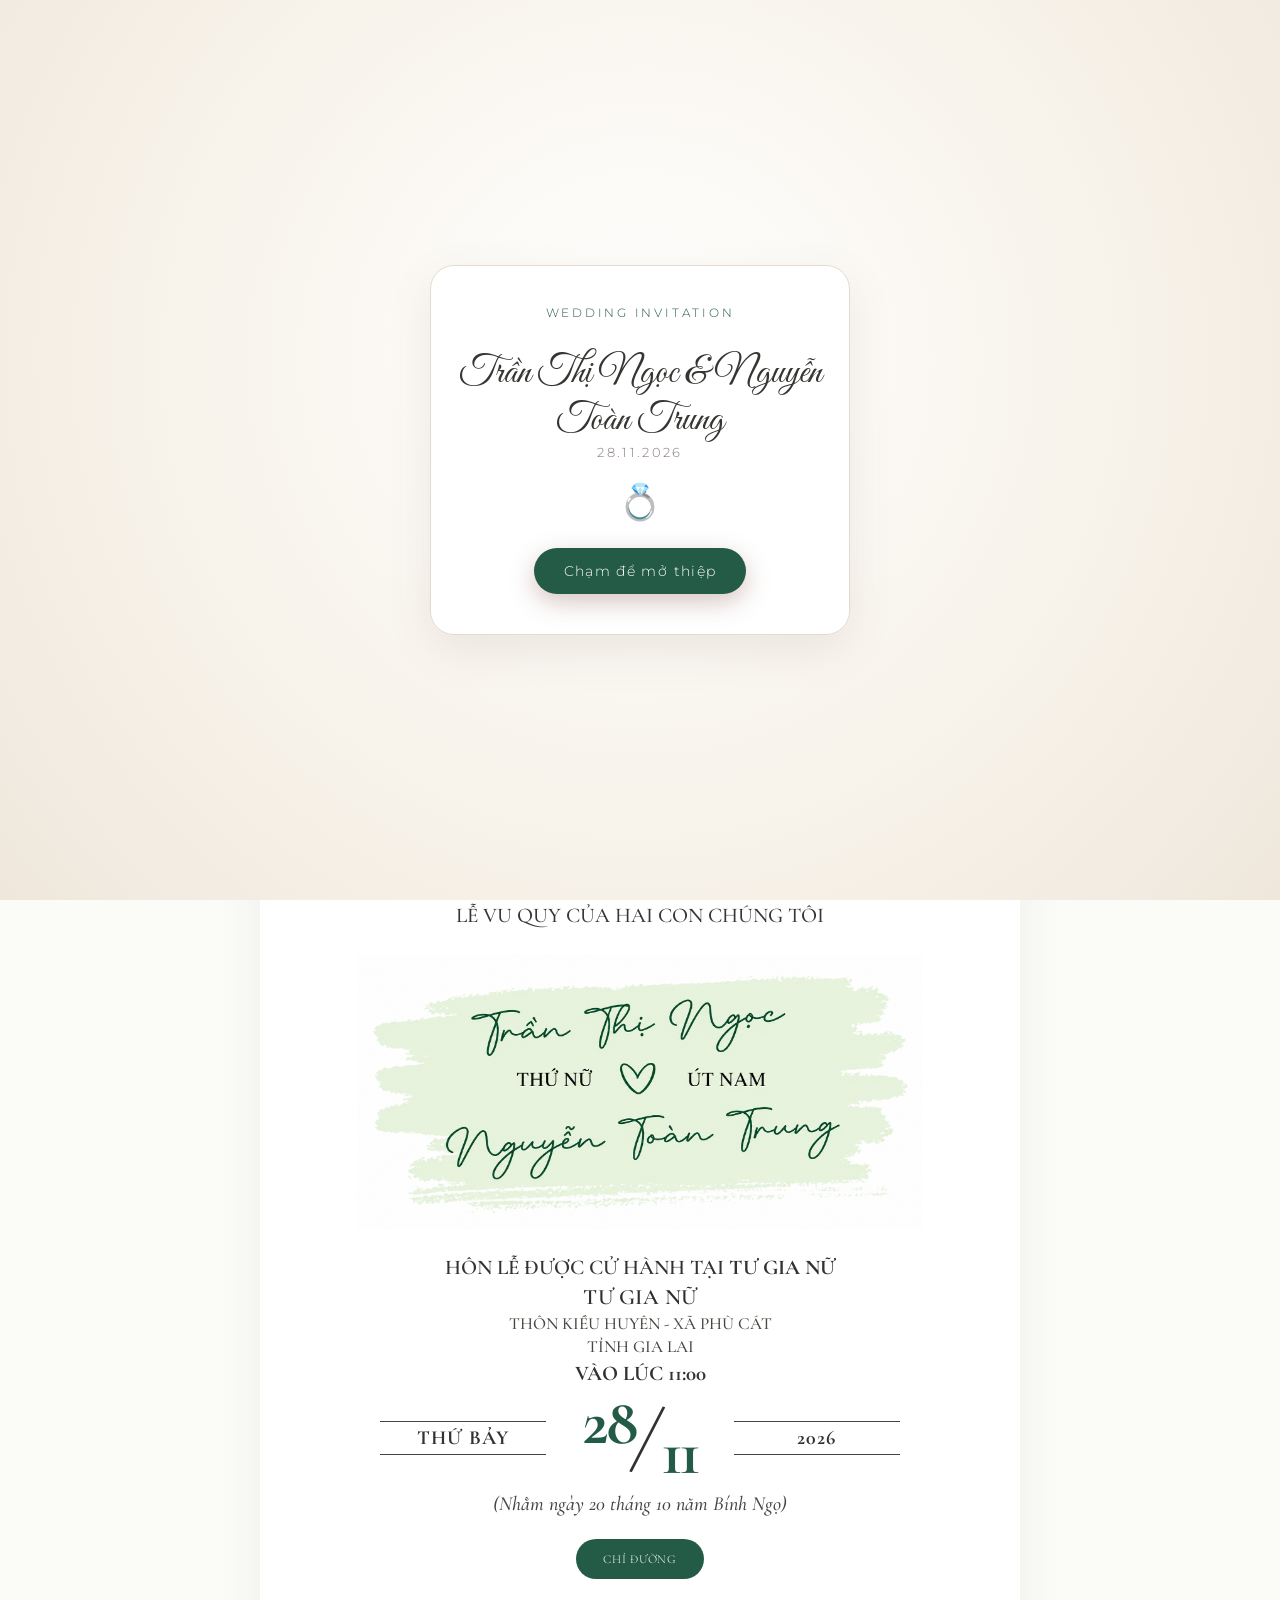
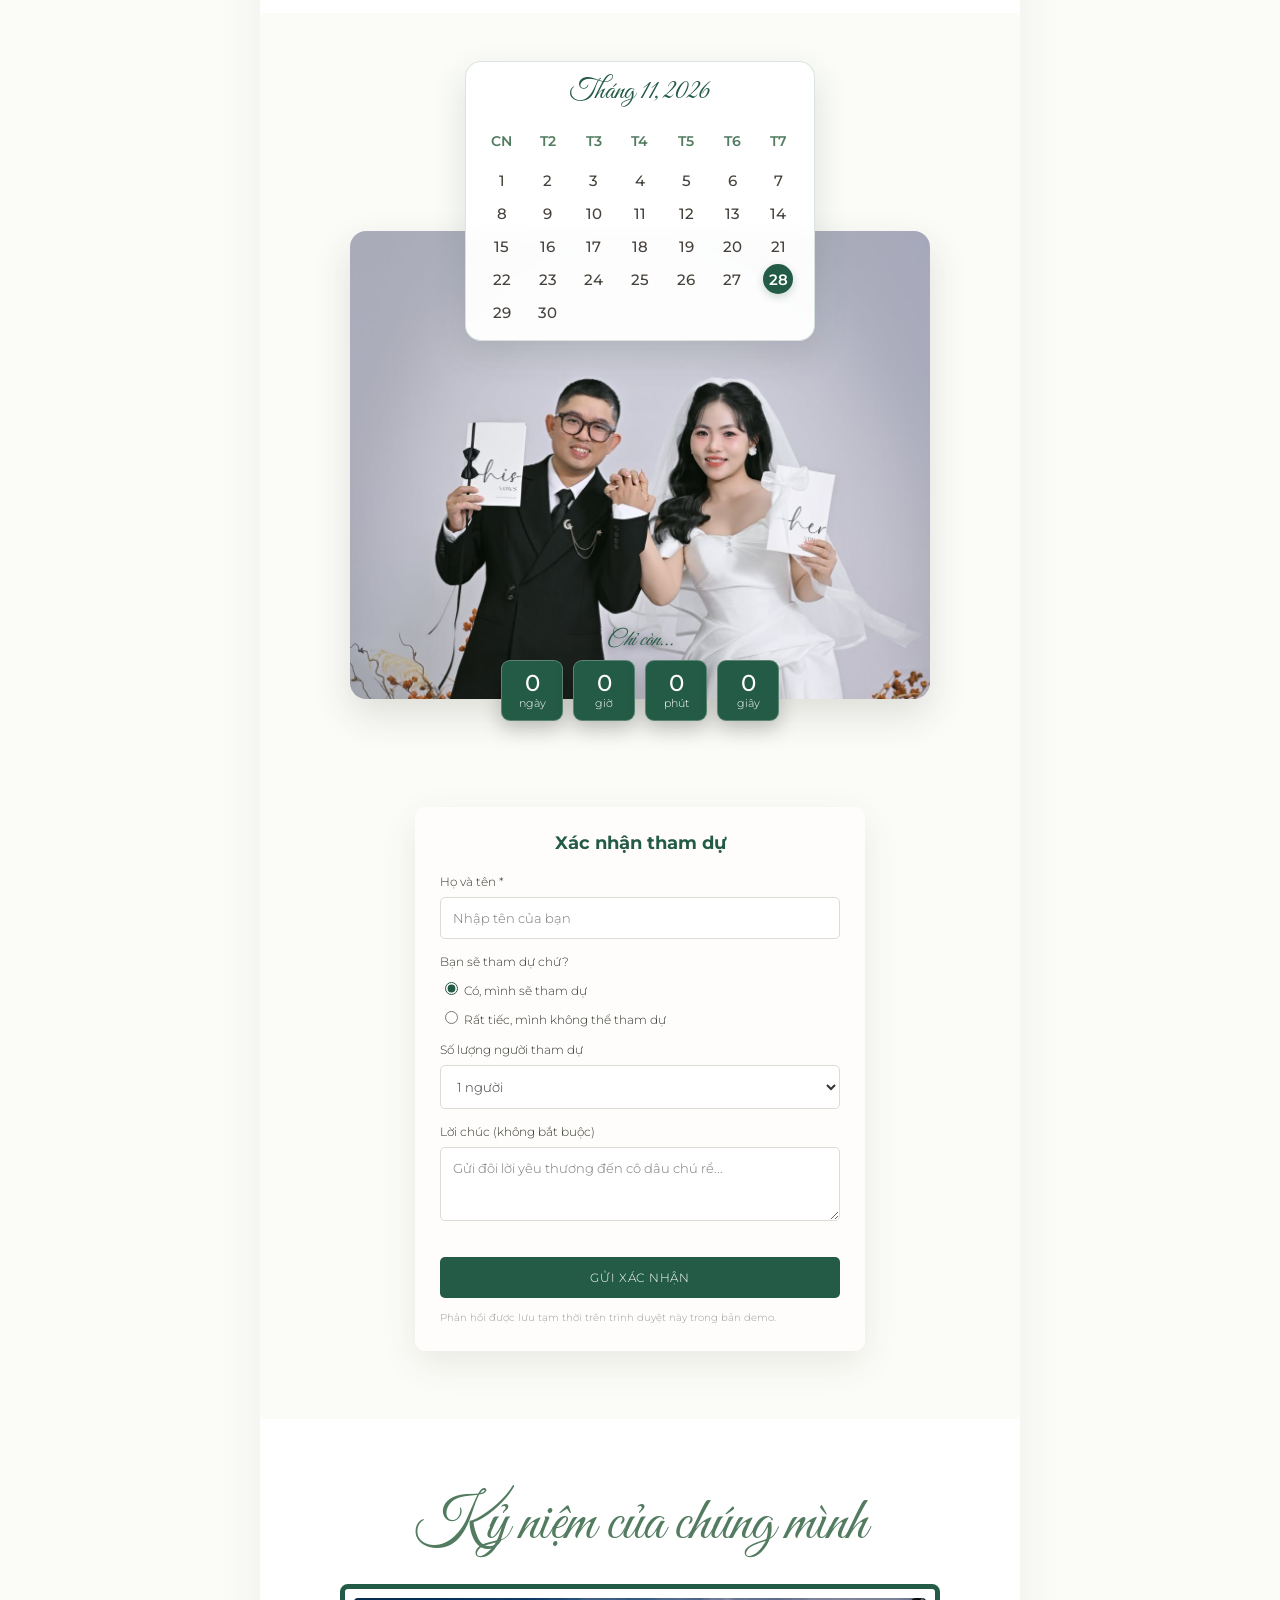
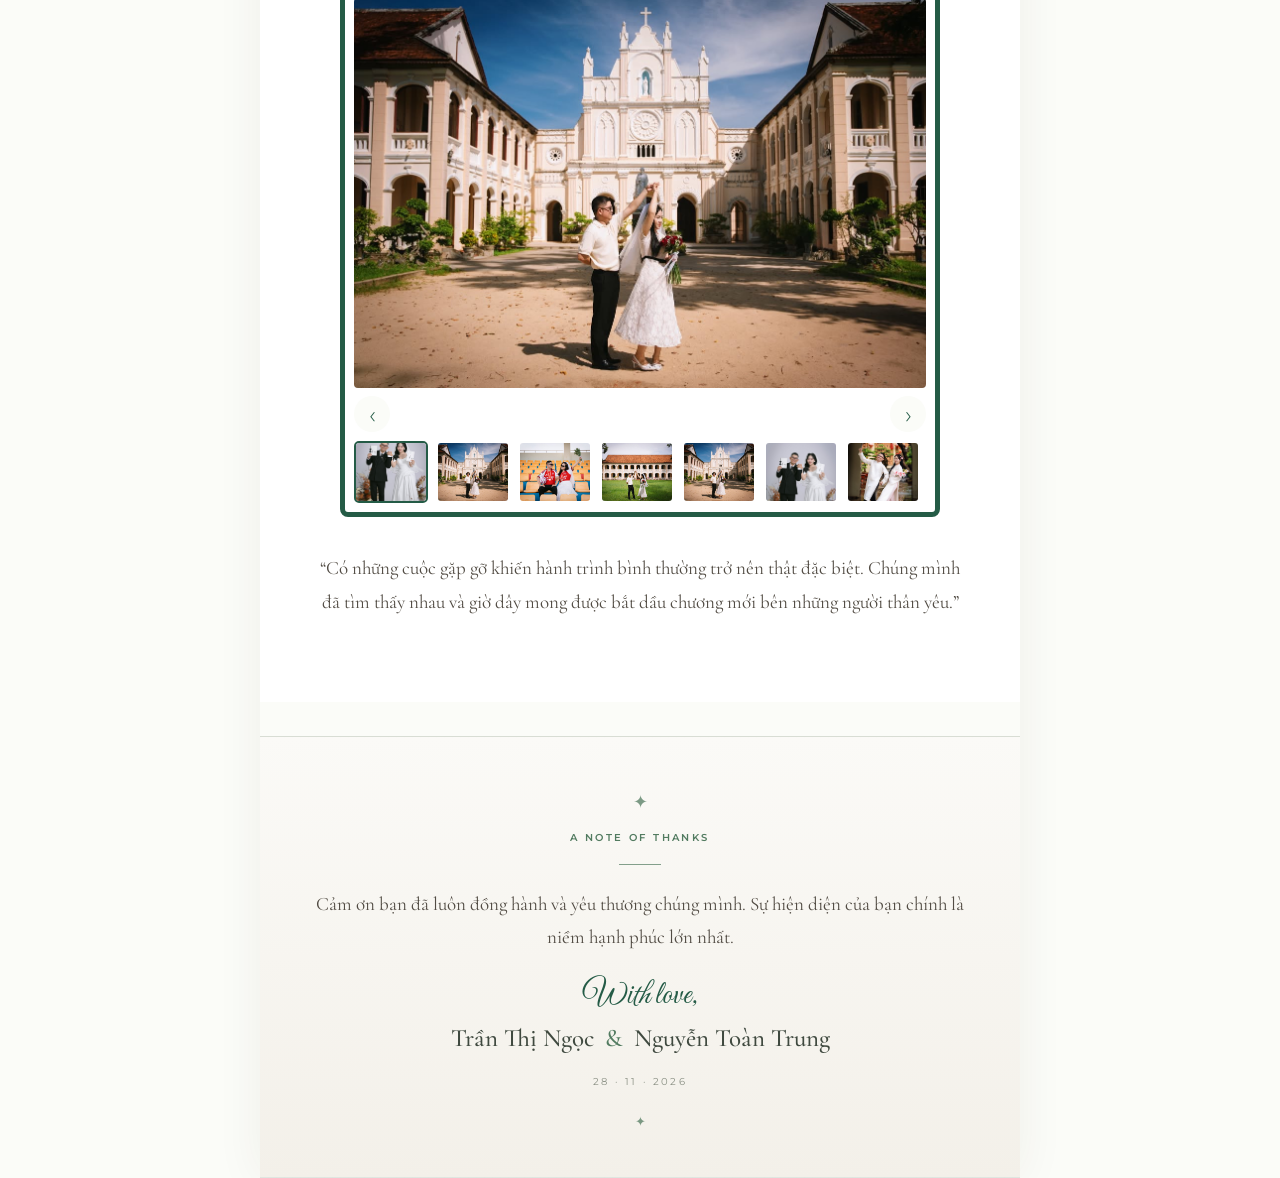
==== commit 48a5e9aa: "Add files via upload" ====
--- a/index.html
+++ b/index.html
@@ -21,8 +21,8 @@
     <div class="welcome-eyebrow">
      WEDDING INVITATION
     </div>
-    <div class="welcome-couple" id="welcomeCouple">
-     Trần Thị Ngọc &amp; Nguyễn Toàn Trung
+    <div class="welcome-couple" id="welcomeCouple" style="margin:30px 0px 0px 0px;">
+      <img src="images/couple-names-1.png" alt="N & T">
     </div>
     <div class="welcome-date" id="welcomeDate">
      28.11.2026
@@ -32,7 +32,7 @@
     </div>
     <button class="welcome-btn" id="open-card-btn" type="button">
      <span>
-      ✉ Chạm &dstrok;ể mở thiệp
+      Chạm &dstrok;ể mở thiệp
      </span>
     </button>
    </div>
@@ -83,7 +83,7 @@
       </div>
       <!-- Tấm ảnh cưới trượt lên -->
       <div class="env-card">
-       <img alt="Khoảnh khắc c&ocirc; d&acirc;u ch&uacute; rể" src="images/gallery-3-3.jpg"/>
+       <img alt="Khoảnh khắc c&ocirc; d&acirc;u ch&uacute; rể" src="images/gallery-1-1.jpg"/>
       </div>
       <!-- Nắp phong bì -->
       <div class="env-flap-top">
@@ -157,7 +157,7 @@
        <div class="reception-date">28.11.2026</div>
        <div class="lunar">(Nhằm ngày 20 tháng 10 năm Bính Ngọ)</div>
       </div> -->
-      <button class="btn" id="mapBtn" type="button">CHỈ ĐƯỜNG ↗</button>
+      <button class="btn" id="mapBtn" type="button">CHỈ ĐƯỜNG</button>
      </div>
     </section>
    <!-- TIMELINE & DRESSCODE -->
@@ -354,12 +354,12 @@
       <div class="signature">Toàn Trung & Thị Ngọc</div>
     </section> -->
    <!-- KỶ NIỆM / GALLERY SLIDE -->
-   <section class="gallery">
+   <section class="gallery" style="background-color: white;">
     <h2 class="section-title">
      Kỷ niệm của ch&uacute;ng m&igrave;nh
     </h2>
     <div class="gallery-frame">
-     <img alt="Ảnh cưới &dstrok;ẹp" class="gallery-main" id="galleryMain" src="images/gallery-1.jpg"/>
+     <img alt="Ảnh cưới &dstrok;ẹp" class="gallery-main" id="galleryMain" src="images/gallery-2.jpg"/>
      <div class="gallery-controls">
       <button aria-label="Ảnh trước" id="prevPhoto">
        &lsaquo;
@@ -371,8 +371,9 @@
      <div class="thumbs" id="thumbs">
      </div>
     </div>
-    <p class="rsvp-note" style="margin-top:34px">
-     &Dstrok;ừng qu&ecirc;n gửi x&aacute;c nhận tham dự trước ng&agrave;y 20.11.2026 &dstrok;ể ch&uacute;ng m&igrave;nh c&oacute; thể &dstrok;&oacute;n tiếp bạn chu &dstrok;&aacute;o nhất nh&eacute;!
+    <p style="margin-top:34px" class="closing-text">
+     <!-- &Dstrok;ừng qu&ecirc;n gửi x&aacute;c nhận tham dự trước ng&agrave;y 20.11.2026 &dstrok;ể ch&uacute;ng m&igrave;nh c&oacute; thể &dstrok;&oacute;n tiếp bạn chu &dstrok;&aacute;o nhất nh&eacute;! -->
+    “Có những cuộc gặp gỡ khiến hành trình bình thường trở nên thật đặc biệt. Chúng mình đã tìm thấy nhau và giờ dây mong được bắt dầu chương mới bên những người thân yêu.”</p>
     </p>
    </section>
 
@@ -382,8 +383,7 @@
     <div class="closing-text">
      <span class="closing-kicker">A NOTE OF THANKS</span>
      <span class="closing-rule" aria-hidden="true"></span>
-     <p>Cảm ơn bạn đã luôn đồng hành và yêu thương chúng mình.</p>
-     <p>Sự hiện diện của bạn chính là niềm hạnh phúc lớn nhất.</p>
+     <p>Cảm ơn bạn đã luôn đồng hành và yêu thương chúng mình. Sự hiện diện của bạn chính là niềm hạnh phúc lớn nhất.</p>
      <span class="script">With love,</span>
      <span class="closing-names">Trần Thị Ngọc <i>&amp;</i> Nguyễn Toàn Trung</span>
      <span class="closing-date">28 · 11 · 2026</span>
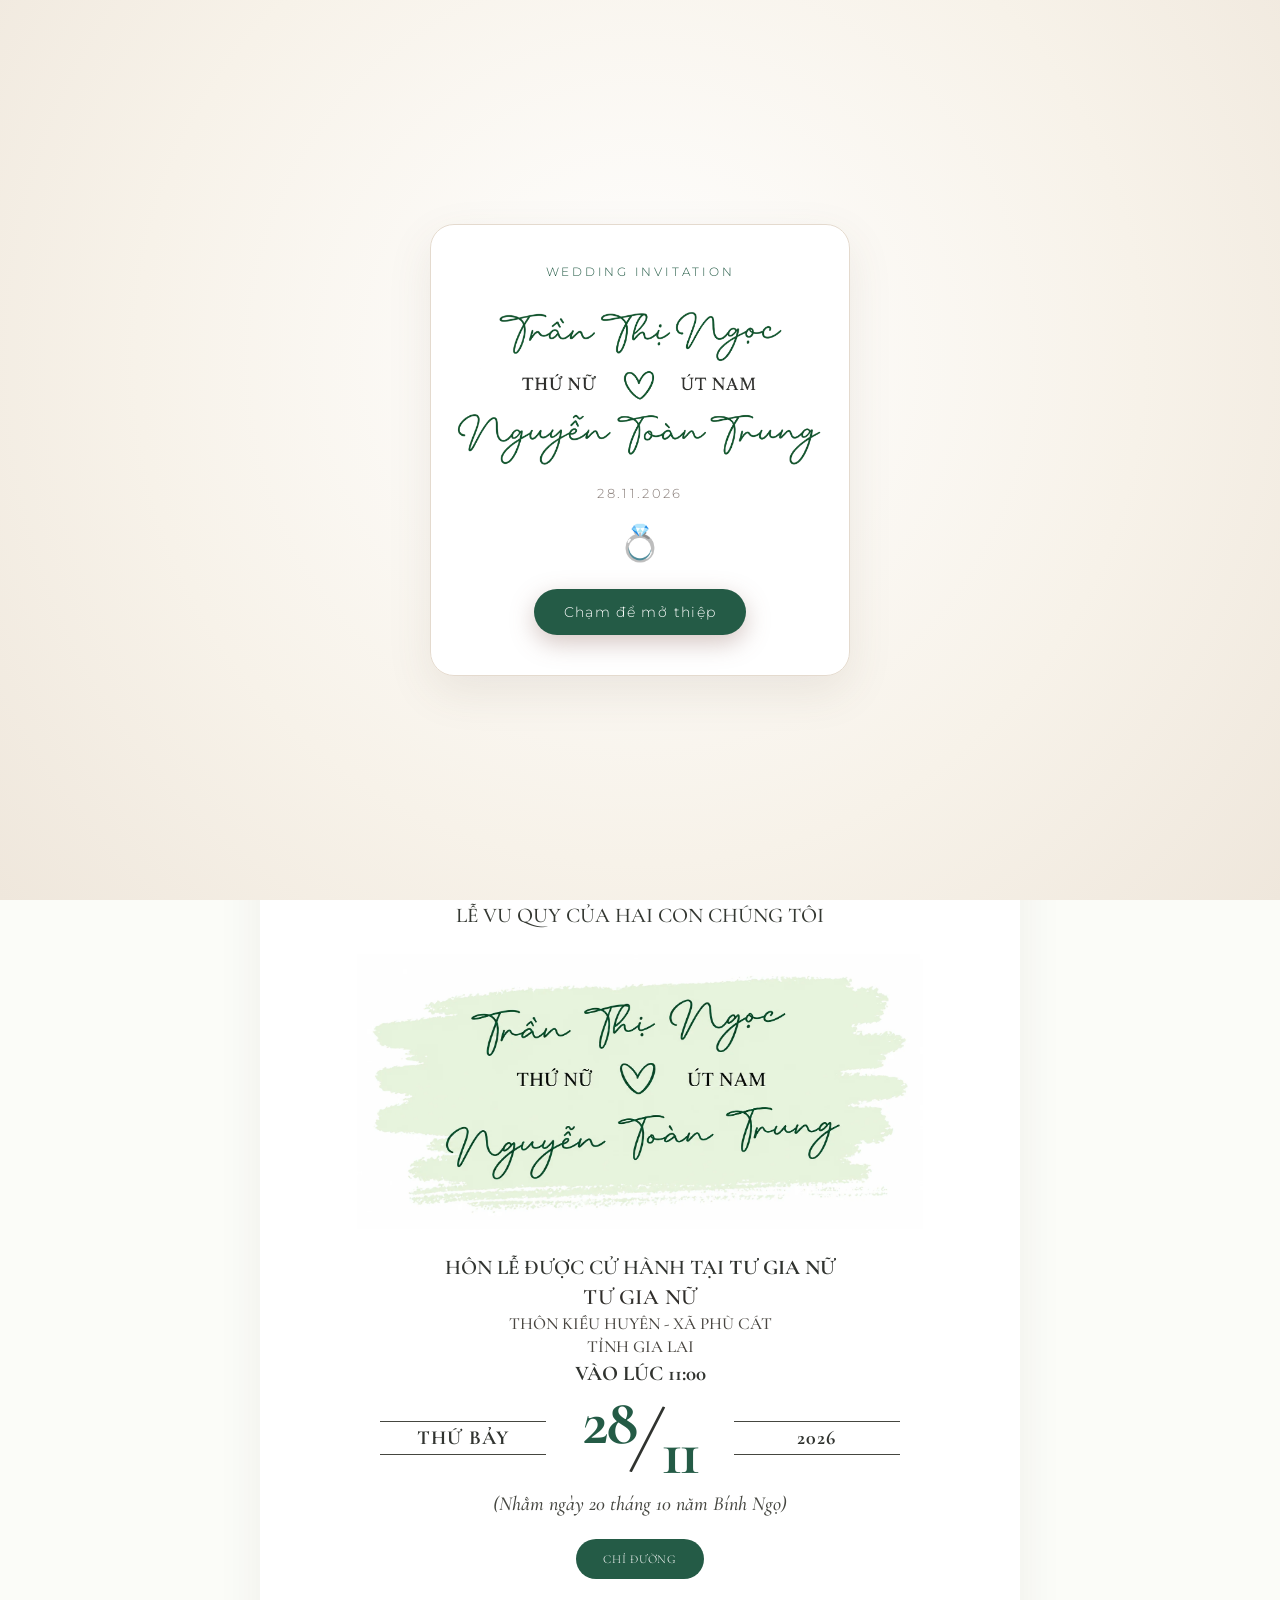
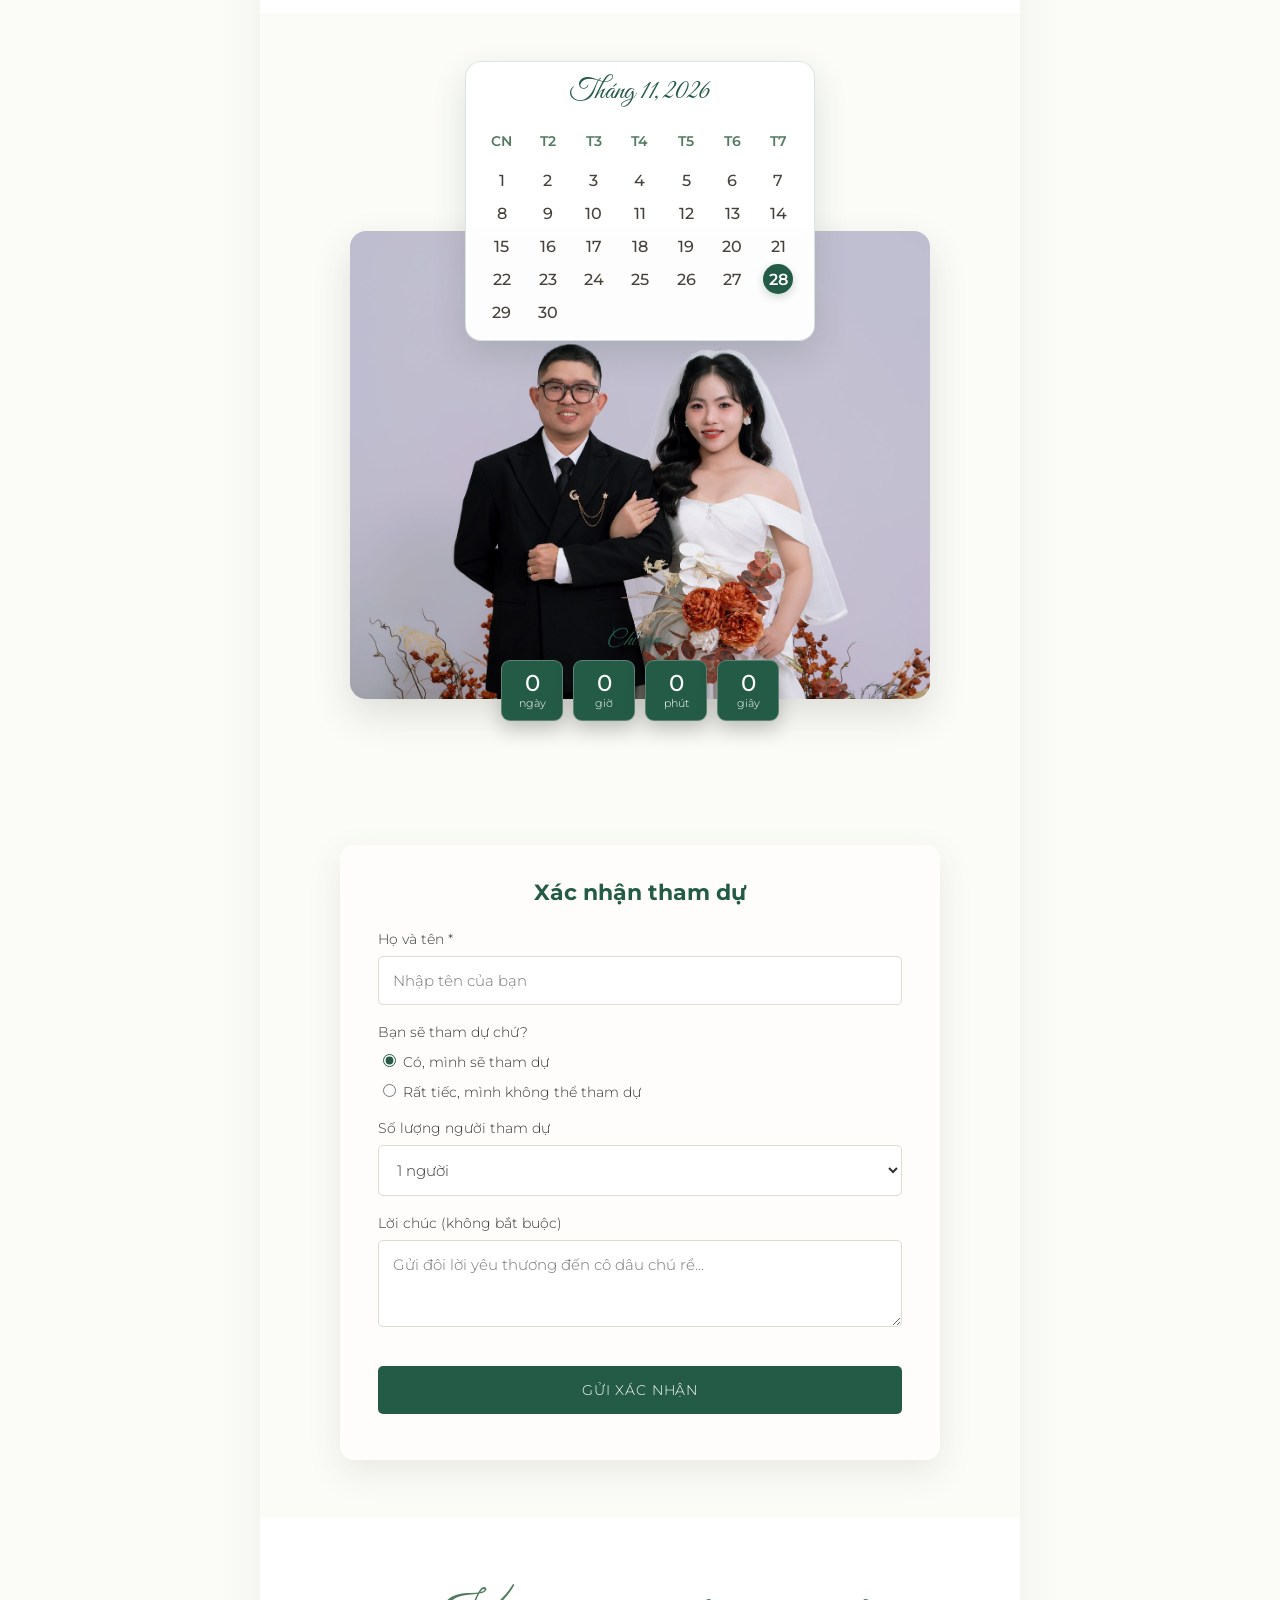
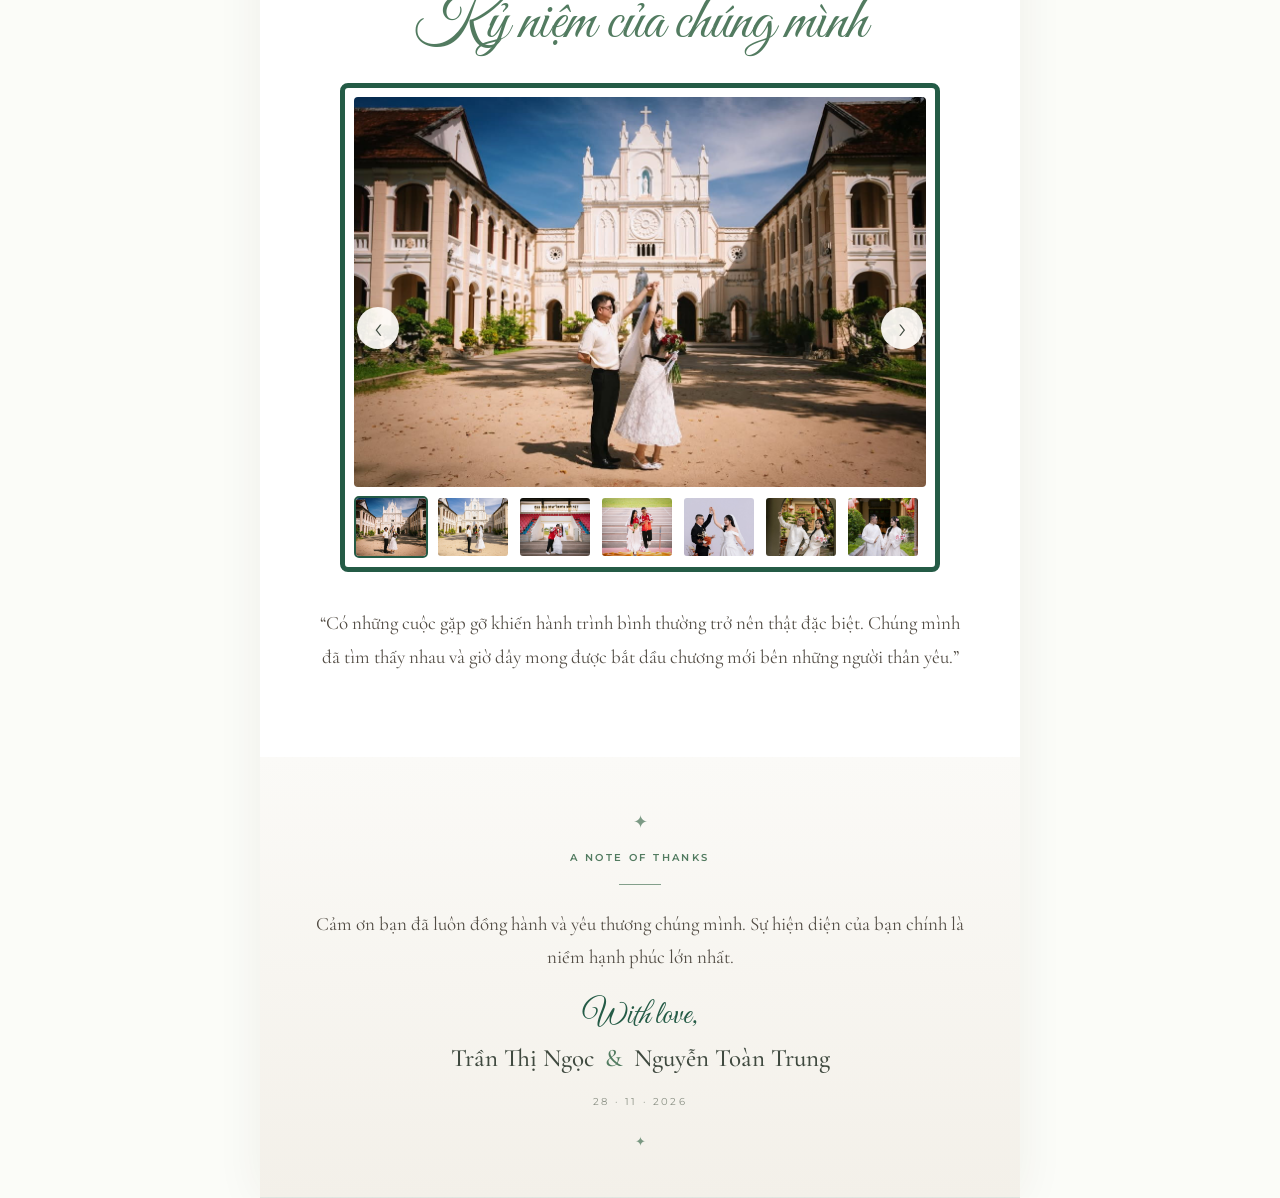
==== commit 228da719: "Resolve all merge conflicts using local version" ====
--- a/index.html
+++ b/index.html
@@ -22,7 +22,7 @@
      WEDDING INVITATION
     </div>
     <div class="welcome-couple" id="welcomeCouple" style="margin:30px 0px 0px 0px;">
-      <img src="images/couple-names-1.png" alt="N & T">
+      <img src="images/couple-names-1.webp" alt="N & T">
     </div>
     <div class="welcome-date" id="welcomeDate">
      28.11.2026
@@ -83,7 +83,7 @@
       </div>
       <!-- Tấm ảnh cưới trượt lên -->
       <div class="env-card">
-       <img alt="Khoảnh khắc c&ocirc; d&acirc;u ch&uacute; rể" src="images/gallery-1-1.jpg"/>
+       <img alt="Khoảnh khắc c&ocirc; d&acirc;u ch&uacute; rể" src="images/gallery-1-1.jpg" fetchpriority="high" decoding="async"/>
       </div>
       <!-- Nắp phong bì -->
       <div class="env-flap-top">
@@ -93,7 +93,7 @@
       </div>
       <div class="env-seal">
        <div class="wax-seal">
-        <img alt="Golden wax seal" class="seal-icon" src="images/icons/gold-seal.png"/>
+        <img alt="Golden wax seal" class="seal-icon" src="images/icons/gold-seal.webp"/>
        </div>
       </div>
      </div>
@@ -117,7 +117,7 @@
       </div>
       <p class="invitation-announcement">TRÂN TRỌNG BÁO TIN<br/>LỄ VU QUY CỦA HAI CON CHÚNG TÔI</p>
       <div class="names-large" style="margin: 0px; padding: 0px;">
-          <img src="images/couple-names.png" alt="Trần Thị Ngọc và Nguyễn Toàn Trung">
+          <img src="images/couple-names.webp" alt="Trần Thị Ngọc và Nguyễn Toàn Trung">
       </div>
       <div class="ceremony-details">
         <p class="invitation-venue-label">
@@ -244,7 +244,7 @@
      </div>
      <!-- Khung ảnh cưới nền trung tâm -->
      <div class="save-date-photo-wrap">
-      <img alt="Ảnh cưới Trần Thị Ngọc &amp; Nguyễn Toàn Trung" class="save-date-photo" src="images/gallery-1.jpg"/>
+      <img alt="Ảnh cưới Trần Thị Ngọc &amp; Nguyễn Toàn Trung" class="save-date-photo" src="images/gallery-1.jpg" loading="lazy" decoding="async"/>
      </div>
      <!-- Cụm đếm ngược lồng ở mép dưới bức ảnh -->
      <div class="countdown-wrap overlay-countdown">
@@ -338,9 +338,6 @@
      </button>
      <div aria-live="polite" class="form-msg" id="formMsg">
      </div>
-     <p style="font-size:10px;line-height:1.6;color:#999;margin:12px 0 0">
-      Phản hồi &dstrok;ược lưu tạm thời tr&ecirc;n tr&igrave;nh duyệt n&agrave;y trong bản demo.
-     </p>
     </form>
    </section>
    <!-- CHUYỆN TÌNH YÊU
@@ -359,7 +356,7 @@
      Kỷ niệm của ch&uacute;ng m&igrave;nh
     </h2>
     <div class="gallery-frame">
-     <img alt="Ảnh cưới &dstrok;ẹp" class="gallery-main" id="galleryMain" src="images/gallery-2.jpg"/>
+     <img alt="Ảnh cưới &dstrok;ẹp" class="gallery-main" id="galleryMain" src="images/gallery-2.jpg" loading="lazy" decoding="async"/>
      <div class="gallery-controls">
       <button aria-label="Ảnh trước" id="prevPhoto">
        &lsaquo;
--- a/css/style.css
+++ b/css/style.css
@@ -396,7 +396,7 @@
   width: 100%;
   height: clamp(400px, 52vh, 480px);
   object-fit: cover;
-  object-position: center 05%;
+  object-position: center 15%;
   display: block;
 }
 
@@ -1704,7 +1704,7 @@
 .calendar-grid {
   gap: clamp(3px, 1vw, 0px);
   margin-top: 8px;
-  font-size: clamp(10px, 2.6vw, 15px);
+  font-size: clamp(12px, 2.8vw, 16px);
 }
 
 .calendar-grid span {
@@ -1797,11 +1797,11 @@
 .closing-wrap {
   position: relative;
   width: 100%;
-  margin: 34px auto 0;
+  margin: 0px auto 0;
   padding: clamp(54px, 8vw, 0px) 24px clamp(48px, 7vw, 0px);
   overflow: hidden;
   background: linear-gradient(180deg, #fbfaf7 0%, #f3f0e9 100%);
-  border-top: 1px solid rgba(36, 91, 70, .13);
+  /* border-top: 1px solid rgba(36, 91, 70, .13); */
   border-bottom: 1px solid rgba(36, 91, 70, .13);
   text-align: center;
 }
@@ -1869,7 +1869,7 @@
   .env-card { height: 208px; }
   .env-flap-top { height: 116px; }
   .env-seal { top: 99px; }
-  .closing-wrap { padding: 48px 20px 42px; }
+  .closing-wrap { padding: 35px 20px 42px; }
   .closing-text { font-size: 17px; }
   .closing-text .script { font-size: 29px; }
 }
@@ -1904,7 +1904,7 @@
     height: 270px;
   }
   .interactive-envelope {
-    height: 265px;
+    height: 225px;
   }
   .env-card {
     height: 240px;
@@ -1925,3 +1925,197 @@
   /* The flap tip must overlap the pocket's 50% center point to avoid hairline gaps. */
   height: calc(50% + 2px);
 }
+
+
+/* ===== Requested refinements: envelope, RSVP, gallery and navigation ===== */
+
+/* Keep the closed envelope fully covered on narrow screens; the card stays inside
+   the pocket until the envelope is opened. */
+.interactive-envelope-wrap {
+  isolation: isolate;
+}
+.interactive-envelope {
+  overflow: visible;
+}
+.interactive-envelope-wrap.opened .env-card {
+  transform: translateY(-100px);
+}
+@media (max-width: 480px) {
+  .interactive-envelope {
+    height: 270px;
+  }
+  .interactive-envelope-wrap:not(.opened) .env-card {
+    transform: translateY(0);
+    z-index: 2;
+  }
+  .interactive-envelope-wrap:not(.opened) .env-pocket {
+    z-index: 3;
+  }
+  .interactive-envelope-wrap.opened .env-card {
+    transform: translateY(-100px);
+    z-index: 2;
+  }
+  .interactive-envelope-wrap.opened .env-pocket {
+    z-index: 3;
+  }
+}
+
+/* The RSVP card should have the visual weight of the countdown section on desktop. */
+@media (min-width: 768px) {
+  #rsvp {
+    padding: 46px 48px 58px !important;
+  }
+  #rsvp .form-card {
+    width: min(100%, 600px);
+    max-width: 600px;
+    padding: 34px 38px;
+    border-radius: 14px;
+  }
+  #rsvp .form-card h3 {
+    font-size: 22px;
+    margin-bottom: 24px;
+  }
+  #rsvp .field {
+    margin: 18px 0;
+  }
+  #rsvp .field > label {
+    font-size: 14px;
+  }
+  #rsvp .field input:not([type=radio]),
+  #rsvp .field select,
+  #rsvp .field textarea {
+    padding: 14px;
+    font-size: 15px;
+  }
+  #rsvp .radio-line {
+    font-size: 14px;
+  }
+  #rsvp .form-card .btn {
+    min-height: 48px;
+    font-size: 14px;
+  }
+}
+
+/* Album arrows sit over the left and right edges of the main photograph,
+   matching the supplied reference image. */
+.gallery-frame {
+  position: relative;
+}
+.gallery-controls {
+  position: absolute;
+  inset: 50% 12px auto;
+  z-index: 3;
+  display: flex;
+  justify-content: space-between;
+  align-items: center;
+  margin: 0;
+  transform: translateY(-50%);
+  pointer-events: none;
+}
+.gallery-controls button {
+  display: grid;
+  place-items: center;
+  width: 42px;
+  height: 42px;
+  padding: 0;
+  border-radius: 50%;
+  background: rgba(255, 253, 250, .92);
+  color: #3f493f;
+  box-shadow: 0 2px 10px rgba(0, 0, 0, .12);
+  font-size: 30px;
+  line-height: 1;
+  cursor: pointer;
+  pointer-events: auto;
+}
+.gallery-controls button:hover {
+  background: #fff;
+}
+@media (max-width: 480px) {
+  .gallery-controls {
+    inset-inline: 10px;
+  }
+  .gallery-controls button {
+    width: 36px;
+    height: 36px;
+    font-size: 26px;
+  }
+}
+
+/* The heart shortcut is a wish-navigation control, not a gift/payment control. */
+#giftOpenTop {
+  cursor: pointer;
+}
+
+/* Mobile compact layout: reduce vertical travel without changing desktop design. */
+@media (max-width: 480px) {
+  .site > section { padding-top: 42px; padding-bottom: 42px; }
+  .site > .intro { padding: 34px 16px 26px; }
+  .date-label { margin-top: 8px; font-size: 29px; }
+  .rule { margin-top: 12px; margin-bottom: 12px; }
+  .interactive-envelope-wrap {
+    width: min(330px, 88vw);
+    height: 218px;
+    margin-bottom: 0;
+  }
+  .interactive-envelope { height: 210px; }
+  .env-card { height: 188px; }
+  .env-flap-top { height: calc(50% + 2px); }
+  .env-seal { top: 96px; }
+  .interactive-envelope-wrap.opened { margin-top: 92px; }
+  .interactive-envelope-wrap.opened .env-card { transform: translateY(-88px); }
+
+  .invitation { padding: 34px 18px 38px !important; }
+  .invitation-inner { padding-top: 0; padding-bottom: 0; }
+  .invitation-monogram img { max-height: 76px; width: auto; }
+  .family p { line-height: 1.32; }
+
+  .save-the-date-section { padding-top: 42px !important; padding-bottom: 42px !important; margin-top: 28px; }
+  .save-date-container { margin-top: 68px; margin-bottom: 26px; }
+  .save-date-photo-wrap { margin-top: 30px; }
+  .save-date-photo-wrap img { height: clamp(285px, 82vw, 340px); }
+
+  .gallery { padding: 42px 16px !important; }
+  .gallery-main { height: clamp(220px, 62vw, 300px); }
+  .gallery-frame { padding: 6px; border-width: 4px; }
+
+  #rsvp { padding: 36px 16px 42px !important; }
+  #rsvp .form-card { padding: 22px 20px; }
+  #rsvp .field { margin: 12px 0; }
+  #rsvp .field input:not([type=radio]),
+  #rsvp .field select,
+  #rsvp .field textarea { padding: 11px 12px; }
+}
+
+
+/* ===== Final mobile spacing refinement (<=480px) ===== */
+#wedding-fireworks { contain: strict; }
+@media (max-width: 480px) {
+  .hero { padding-top: 28px; padding-bottom: 2px; }
+  .monogram { font-size: 43px; line-height: 1; }
+  .couple-names { margin-top: 8px; line-height: 1; }
+  .site > .intro { padding: 12px 14px 0 !important; }
+  .date-label { margin: 0; font-size: 25px; line-height: 1.05; }
+  .rule { margin: 5px auto 7px; height: 1px; }
+  .interactive-envelope-wrap {
+    width: min(330px, 88vw);
+    height: 194px;
+    margin-top: 0;
+    margin-bottom: 0;
+  }
+  .interactive-envelope { height: 194px; }
+  .env-card { height: 176px; }
+  .env-flap-top { height: 98px; }
+  .env-seal { top: 82px; }
+  /* Giữ khoảng trống dành cho chuyển động của thiệp, không để ảnh đè lên rule. */
+  .interactive-envelope-wrap.opened {
+    height: 132px;
+    margin-top: 46px;
+    margin-bottom: 0;
+  }
+  .interactive-envelope-wrap.opened .env-card { transform: translateY(-76px); }
+  .interactive-envelope-wrap.opened .env-seal { opacity: 0; }
+  .site > .invitation { padding-top: 18px !important; padding-bottom: 28px !important; }
+  .invitation-monogram { margin-bottom: 14px; }
+  .invitation-monogram img { max-height: 62px; }
+  .gallery { padding-top: 32px !important; padding-bottom: 32px !important; }
+}
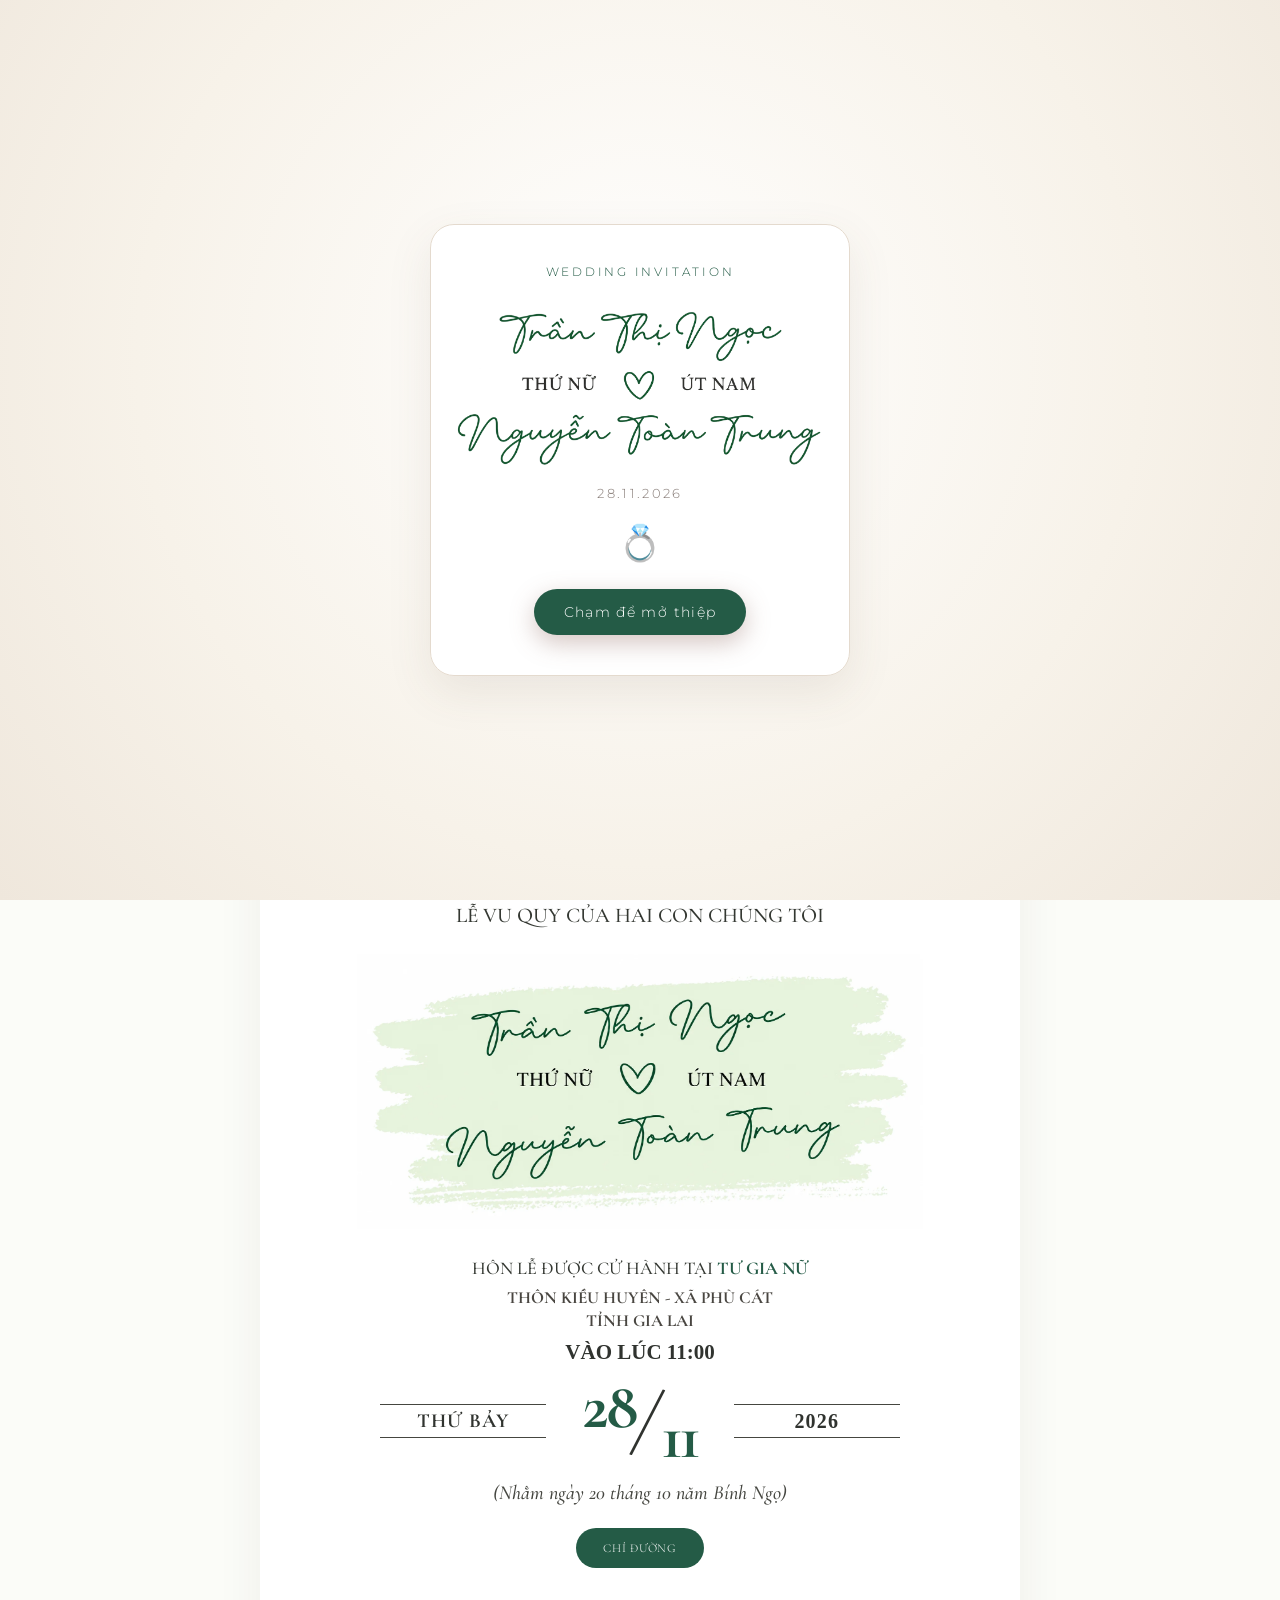
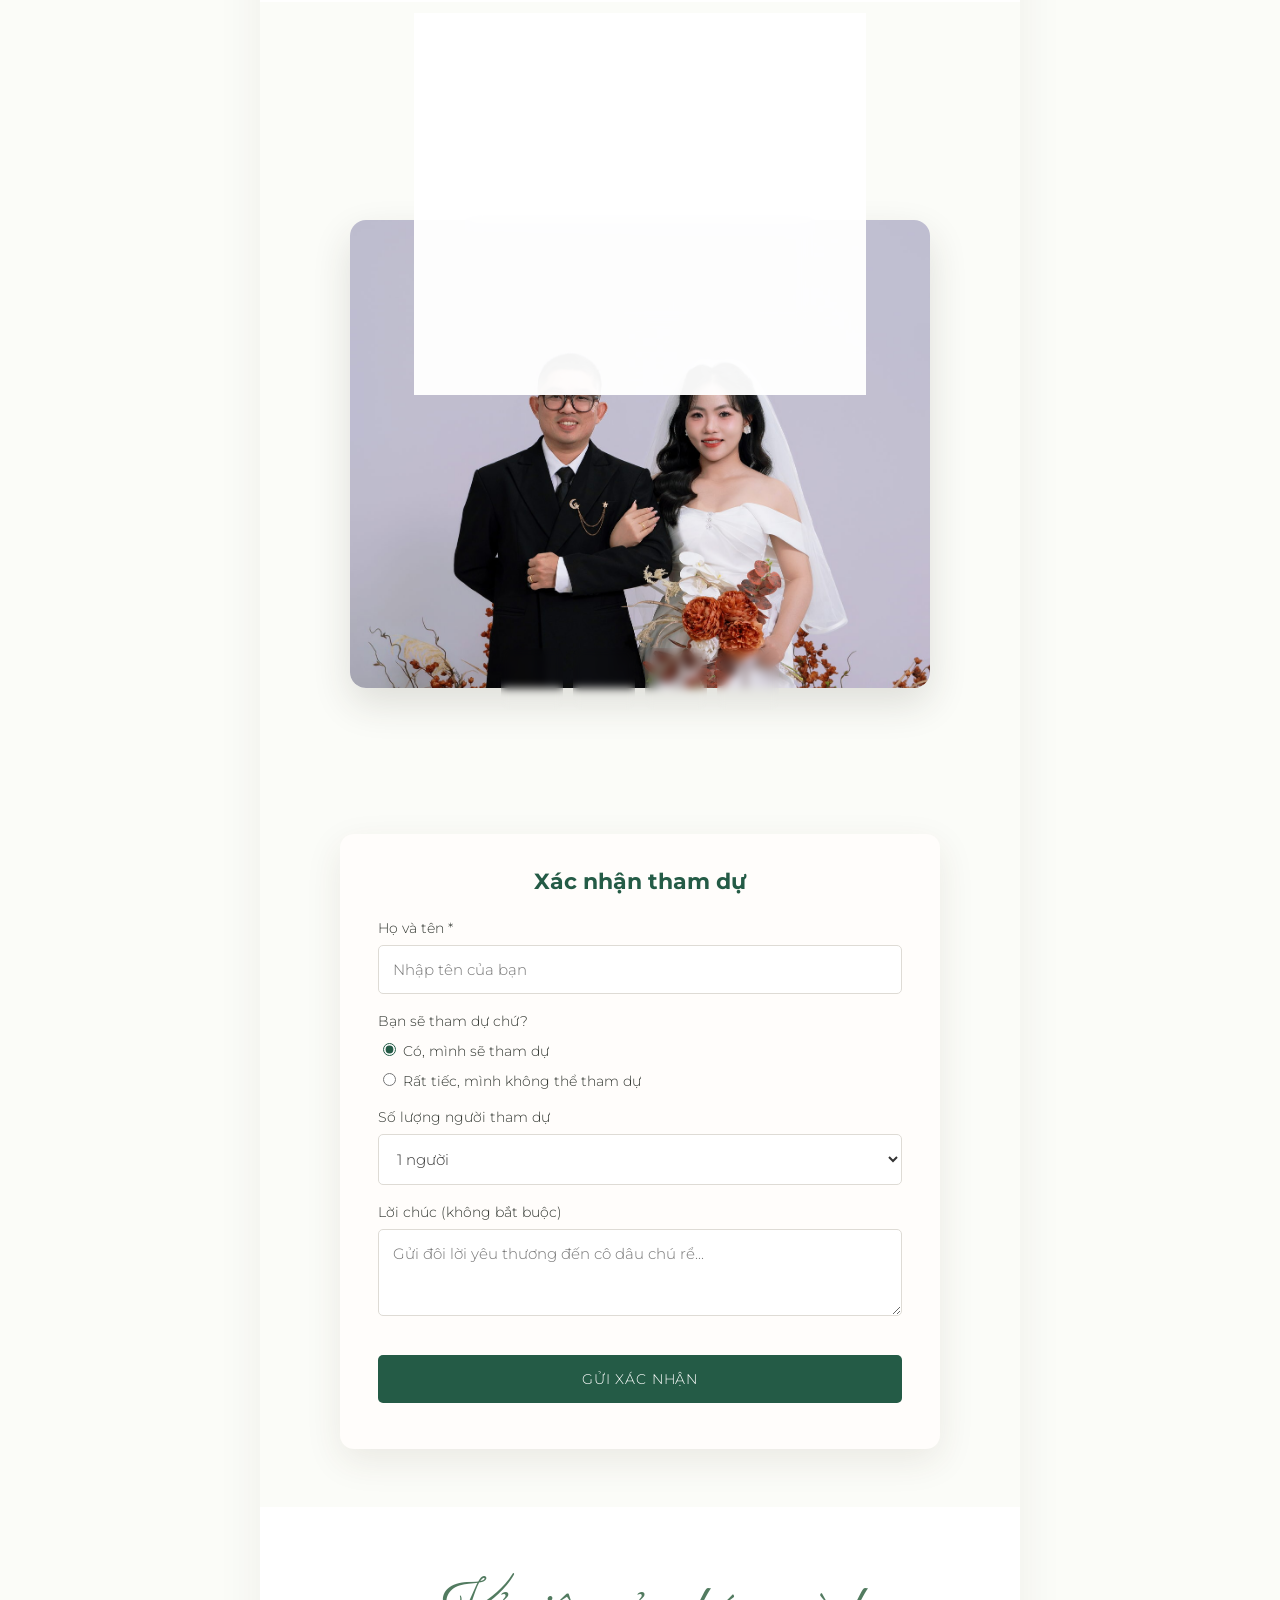
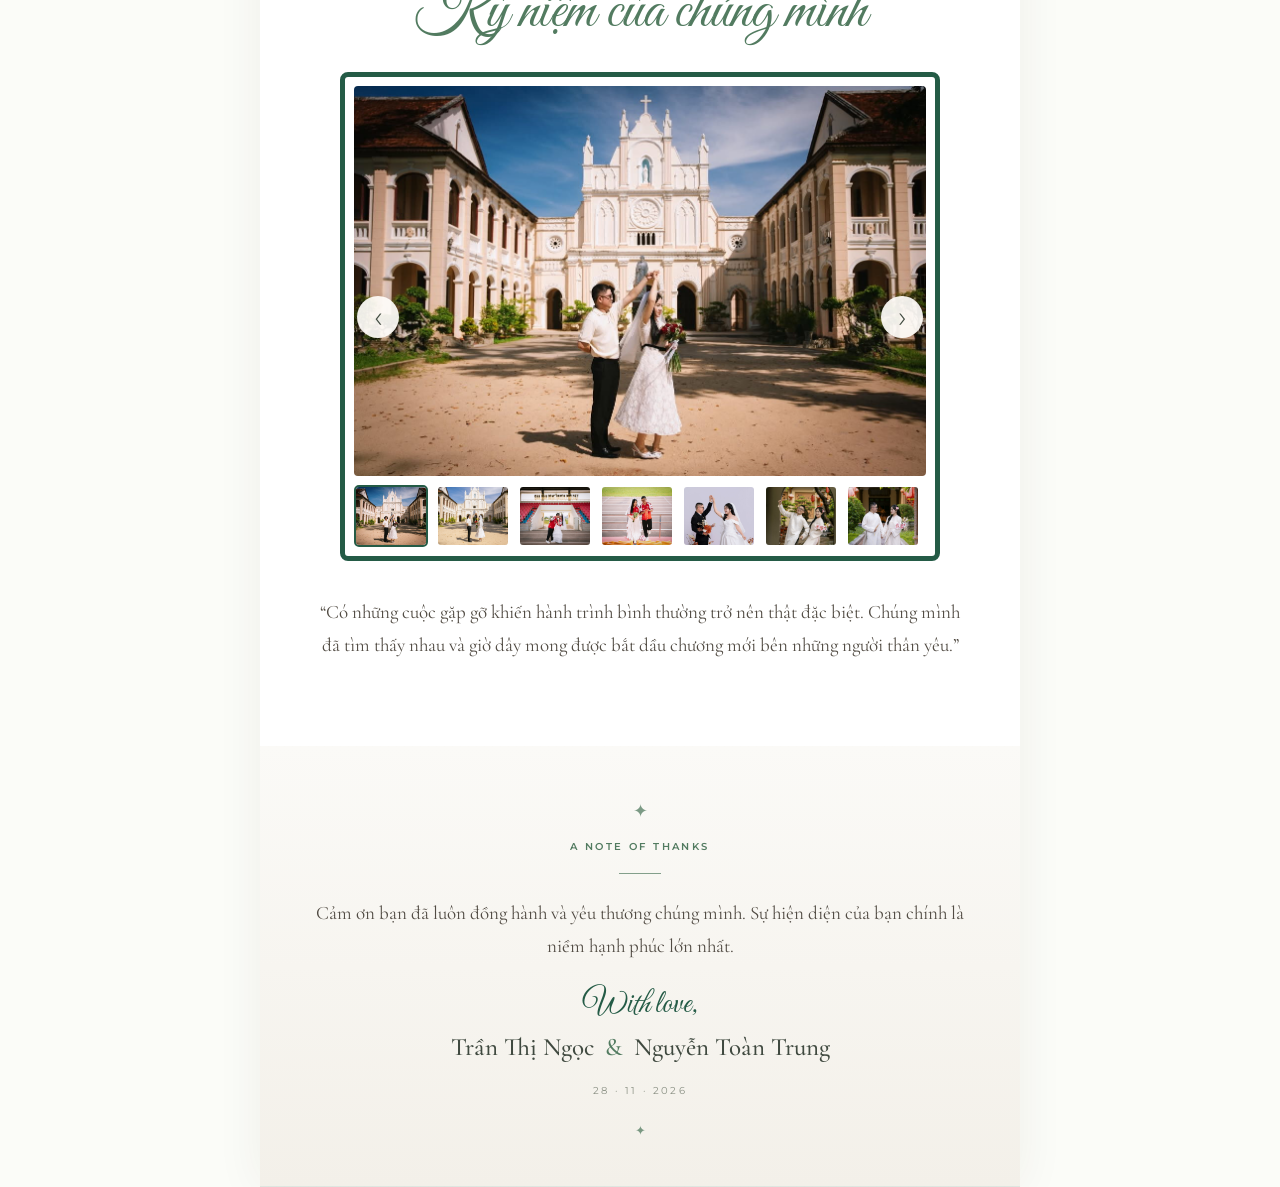
==== commit f683c8e4: "fix css bug" ====
--- a/index.html
+++ b/index.html
@@ -119,13 +119,16 @@
       <div class="names-large" style="margin: 0px; padding: 0px;">
           <img src="images/couple-names.webp" alt="Trần Thị Ngọc và Nguyễn Toàn Trung">
       </div>
-      <div class="ceremony-details">
-        <p class="invitation-venue-label">
-          HÔN LỄ ĐƯỢC CỬ HÀNH TẠI <strong>TƯ GIA NỮ</strong>
+      <div class="ceremony-details" style="row-gap: 5px;display: grid;">
+        <p class="invitation-announcement" style="margin: 0px; font-size: 18px; line-height: 1.5;">
+          HÔN LỄ ĐƯỢC CỬ HÀNH TẠI <strong style="color: var(--blue);">TƯ GIA NỮ</strong>
         </p>
-        <div class="venue">TƯ GIA NỮ</div>
-        <p class="subvenue">THÔN KIỀU HUYÊN - XÃ PHÙ CÁT<br/>TỈNH GIA LAI</p>
-        <p class="invitation-time-label">VÀO LÚC 11:00</p>
+        <p class="subvenue">
+          <strong>
+            THÔN KIỀU HUYÊN - XÃ PHÙ CÁT<br/>TỈNH GIA LAI
+          </strong>
+        </p>
+        <p class="invitation-time-label" style="font-family: serif;">VÀO LÚC 11:00</p>
 
         <div class="invitation-date">
           <div class="date-side date-weekday">
@@ -139,7 +142,7 @@
           </div>
 
           <div class="date-side date-year">
-          <strong id="invitationYear">NĂM 2026</strong>
+            <strong id="invitationYear" style="font-family: serif;">NĂM 2026</strong>
           </div>
         </div>
 
@@ -248,9 +251,6 @@
      </div>
      <!-- Cụm đếm ngược lồng ở mép dưới bức ảnh -->
      <div class="countdown-wrap overlay-countdown">
-      <div class="count-label">
-       Chỉ c&ograve;n...
-      </div>
       <div class="countdown">
        <div class="count-box">
         <strong id="days">
--- a/css/style.css
+++ b/css/style.css
@@ -396,7 +396,7 @@
   width: 100%;
   height: clamp(400px, 52vh, 480px);
   object-fit: cover;
-  object-position: center 15%;
+  object-position: center 10%;
   display: block;
 }
 
@@ -1742,7 +1742,7 @@
   .welcome-box { padding: 34px 20px; border-radius: 21px; }
   .welcome-couple { font-size: clamp(1.75rem, 8vw, 2.15rem); }
   .save-date-container { width: min(92%, 580px); margin-top: 82px; }
-  .calendar-card { top: -200px; width: min(82%, 330px); padding: 13px 14px; }
+  .calendar-card { top: -200px; width: min(82%, 330px); padding: 13px 13px 5px 13px; }
   .save-date-photo-wrap img { height: clamp(340px, 66vw, 430px); }
 }
 
@@ -2045,77 +2045,3 @@
 #giftOpenTop {
   cursor: pointer;
 }
-
-/* Mobile compact layout: reduce vertical travel without changing desktop design. */
-@media (max-width: 480px) {
-  .site > section { padding-top: 42px; padding-bottom: 42px; }
-  .site > .intro { padding: 34px 16px 26px; }
-  .date-label { margin-top: 8px; font-size: 29px; }
-  .rule { margin-top: 12px; margin-bottom: 12px; }
-  .interactive-envelope-wrap {
-    width: min(330px, 88vw);
-    height: 218px;
-    margin-bottom: 0;
-  }
-  .interactive-envelope { height: 210px; }
-  .env-card { height: 188px; }
-  .env-flap-top { height: calc(50% + 2px); }
-  .env-seal { top: 96px; }
-  .interactive-envelope-wrap.opened { margin-top: 92px; }
-  .interactive-envelope-wrap.opened .env-card { transform: translateY(-88px); }
-
-  .invitation { padding: 34px 18px 38px !important; }
-  .invitation-inner { padding-top: 0; padding-bottom: 0; }
-  .invitation-monogram img { max-height: 76px; width: auto; }
-  .family p { line-height: 1.32; }
-
-  .save-the-date-section { padding-top: 42px !important; padding-bottom: 42px !important; margin-top: 28px; }
-  .save-date-container { margin-top: 68px; margin-bottom: 26px; }
-  .save-date-photo-wrap { margin-top: 30px; }
-  .save-date-photo-wrap img { height: clamp(285px, 82vw, 340px); }
-
-  .gallery { padding: 42px 16px !important; }
-  .gallery-main { height: clamp(220px, 62vw, 300px); }
-  .gallery-frame { padding: 6px; border-width: 4px; }
-
-  #rsvp { padding: 36px 16px 42px !important; }
-  #rsvp .form-card { padding: 22px 20px; }
-  #rsvp .field { margin: 12px 0; }
-  #rsvp .field input:not([type=radio]),
-  #rsvp .field select,
-  #rsvp .field textarea { padding: 11px 12px; }
-}
-
-
-/* ===== Final mobile spacing refinement (<=480px) ===== */
-#wedding-fireworks { contain: strict; }
-@media (max-width: 480px) {
-  .hero { padding-top: 28px; padding-bottom: 2px; }
-  .monogram { font-size: 43px; line-height: 1; }
-  .couple-names { margin-top: 8px; line-height: 1; }
-  .site > .intro { padding: 12px 14px 0 !important; }
-  .date-label { margin: 0; font-size: 25px; line-height: 1.05; }
-  .rule { margin: 5px auto 7px; height: 1px; }
-  .interactive-envelope-wrap {
-    width: min(330px, 88vw);
-    height: 194px;
-    margin-top: 0;
-    margin-bottom: 0;
-  }
-  .interactive-envelope { height: 194px; }
-  .env-card { height: 176px; }
-  .env-flap-top { height: 98px; }
-  .env-seal { top: 82px; }
-  /* Giữ khoảng trống dành cho chuyển động của thiệp, không để ảnh đè lên rule. */
-  .interactive-envelope-wrap.opened {
-    height: 132px;
-    margin-top: 46px;
-    margin-bottom: 0;
-  }
-  .interactive-envelope-wrap.opened .env-card { transform: translateY(-76px); }
-  .interactive-envelope-wrap.opened .env-seal { opacity: 0; }
-  .site > .invitation { padding-top: 18px !important; padding-bottom: 28px !important; }
-  .invitation-monogram { margin-bottom: 14px; }
-  .invitation-monogram img { max-height: 62px; }
-  .gallery { padding-top: 32px !important; padding-bottom: 32px !important; }
-}
